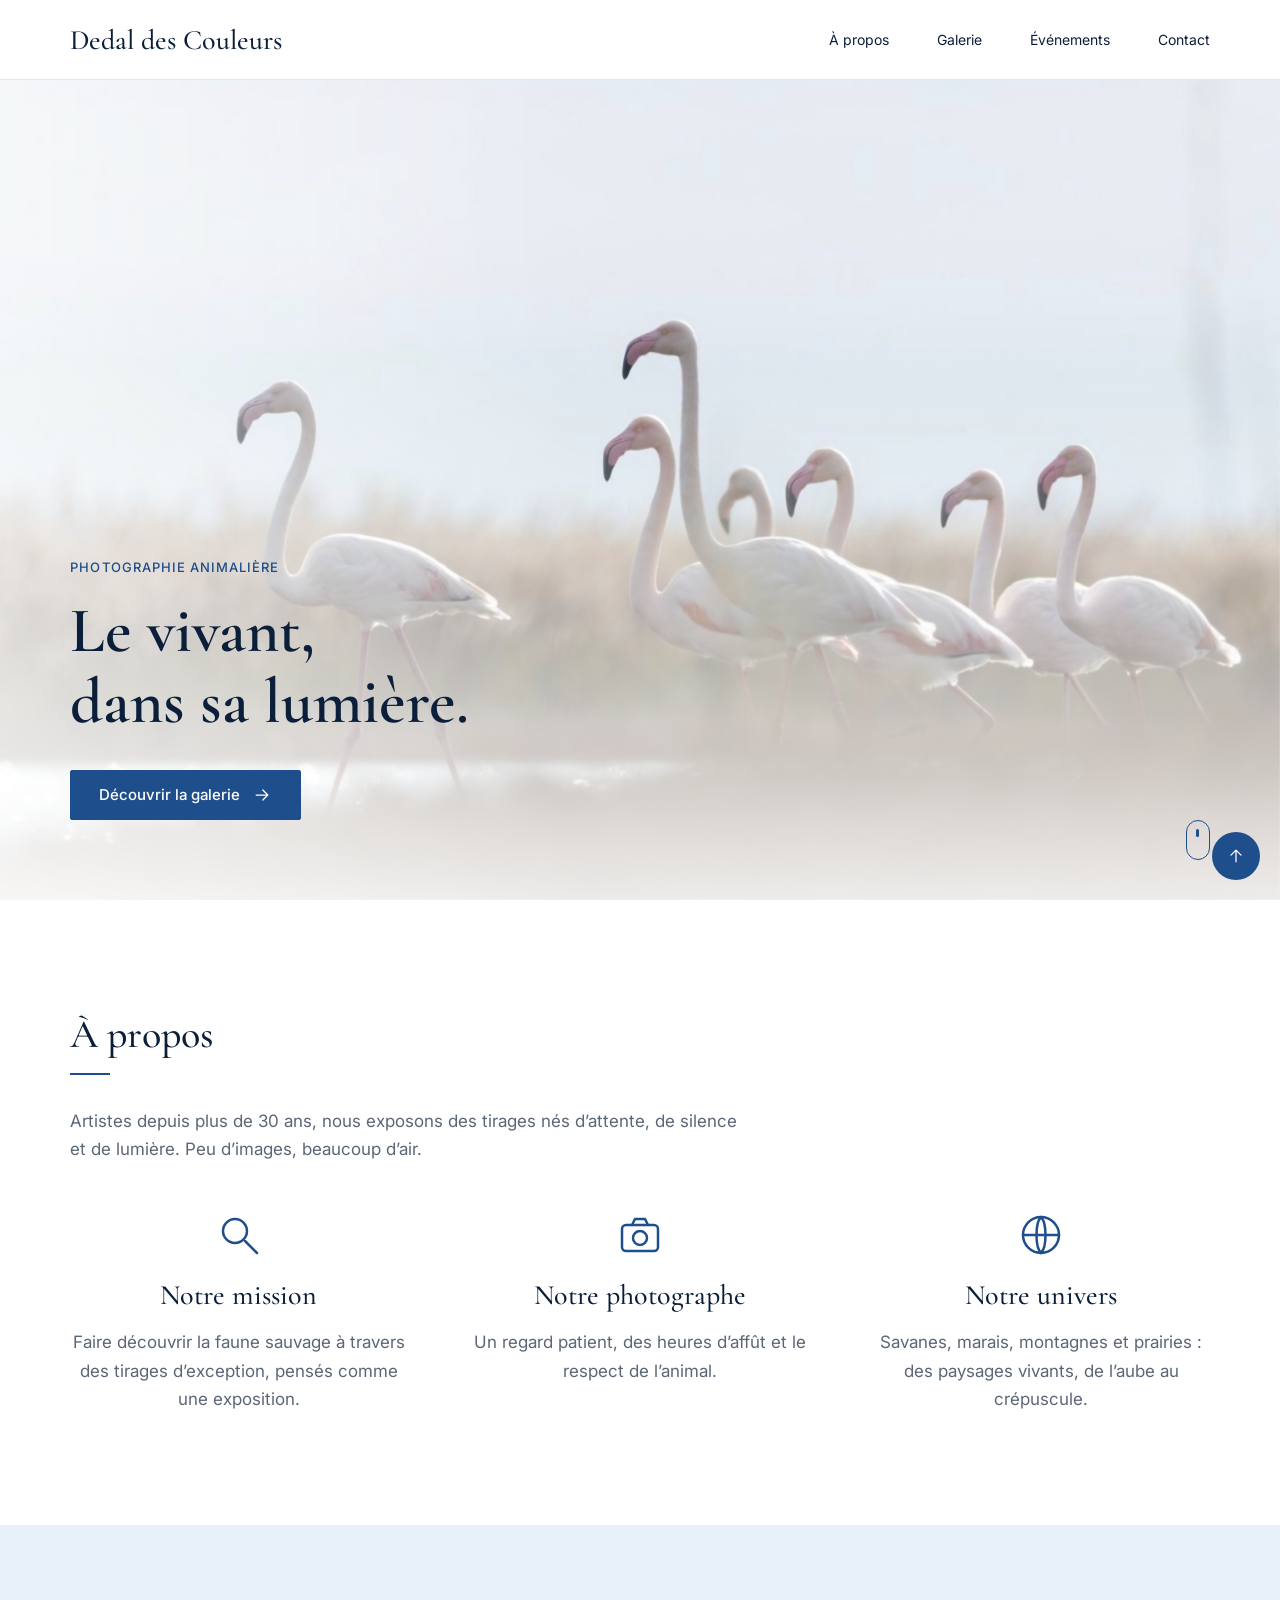
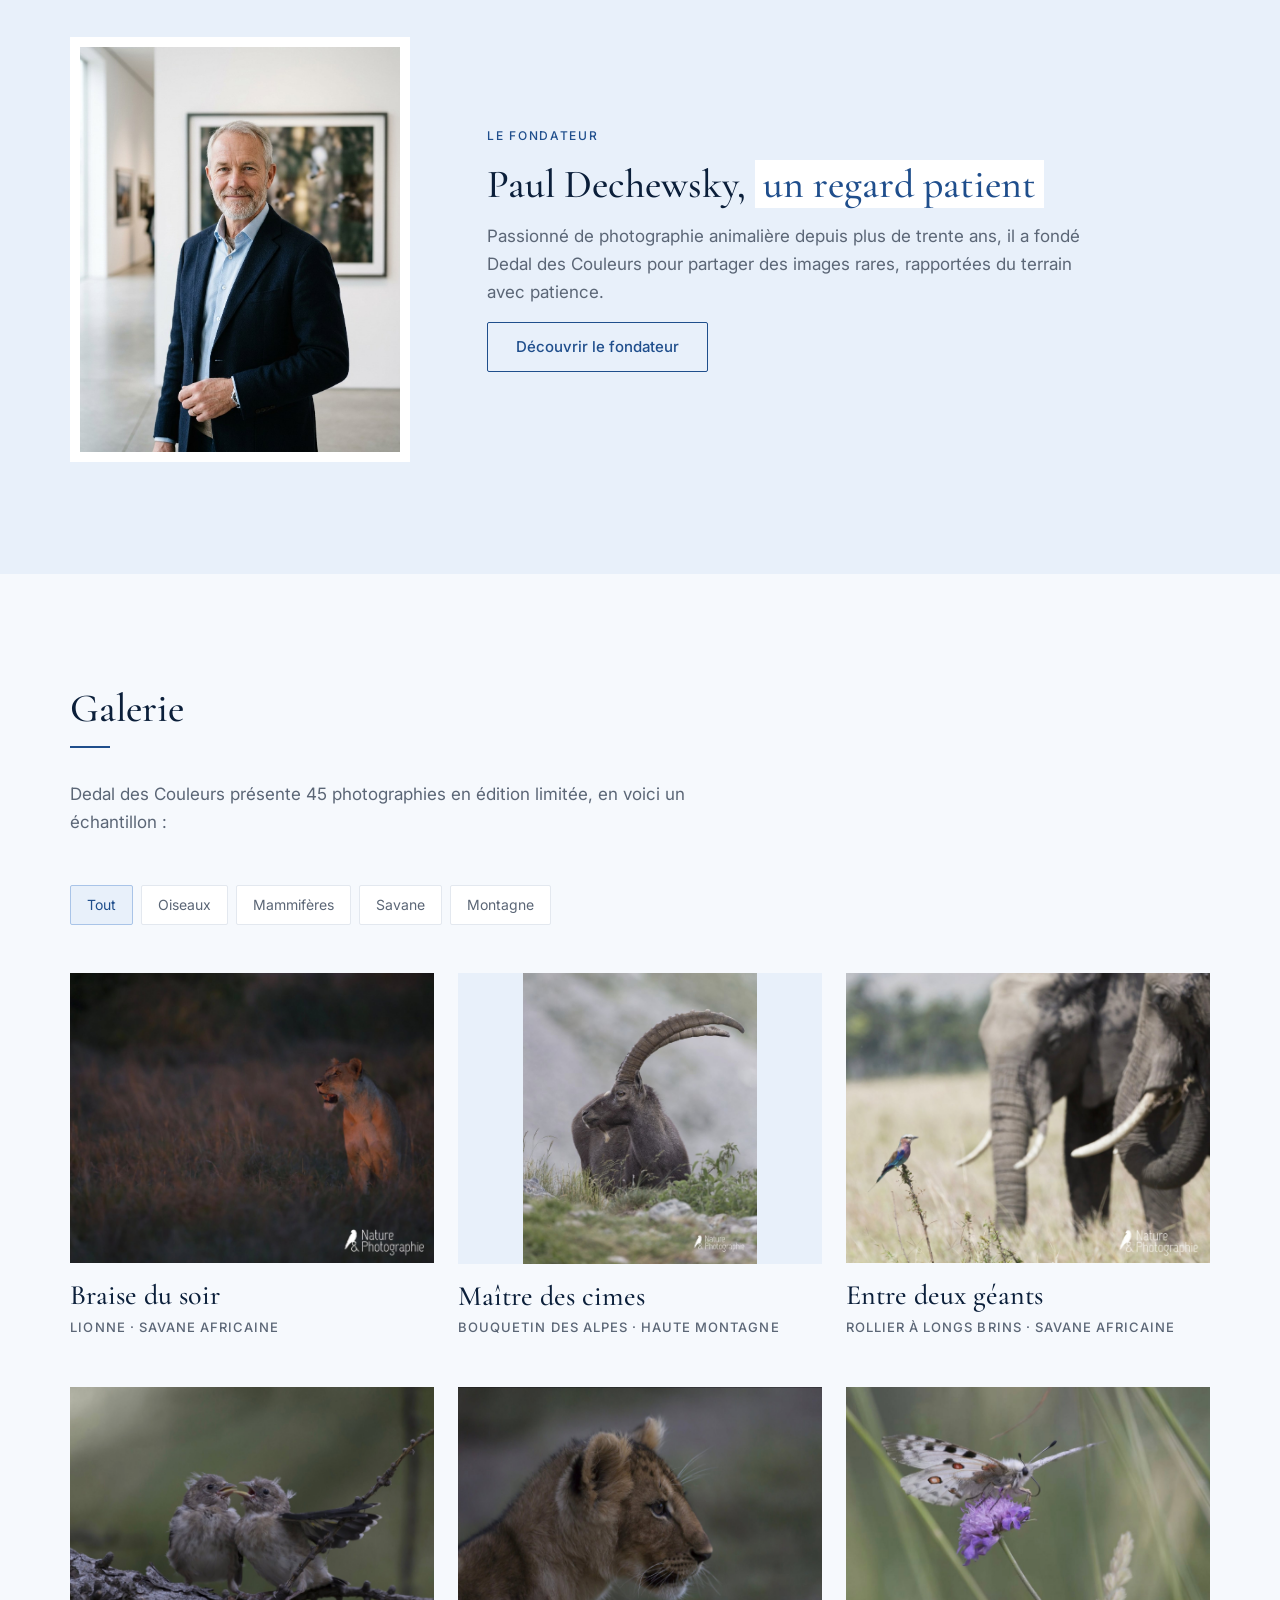
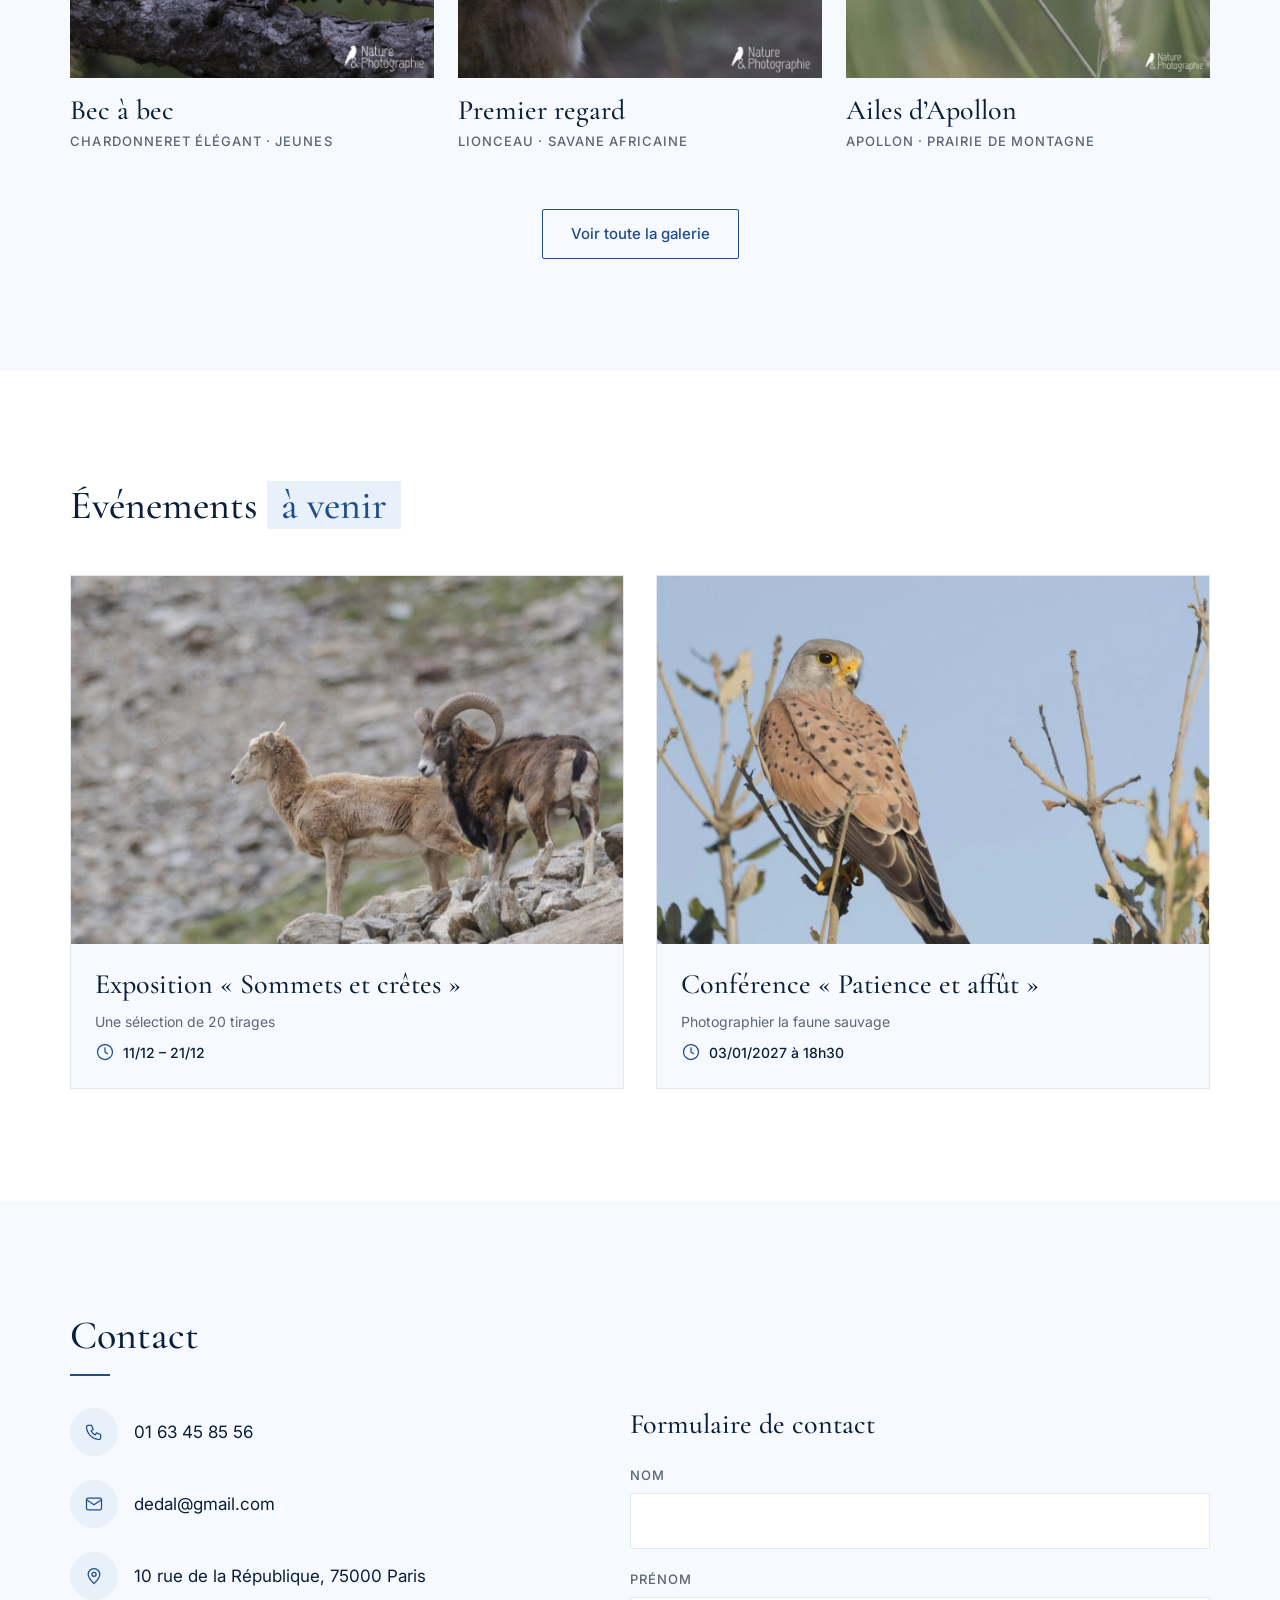
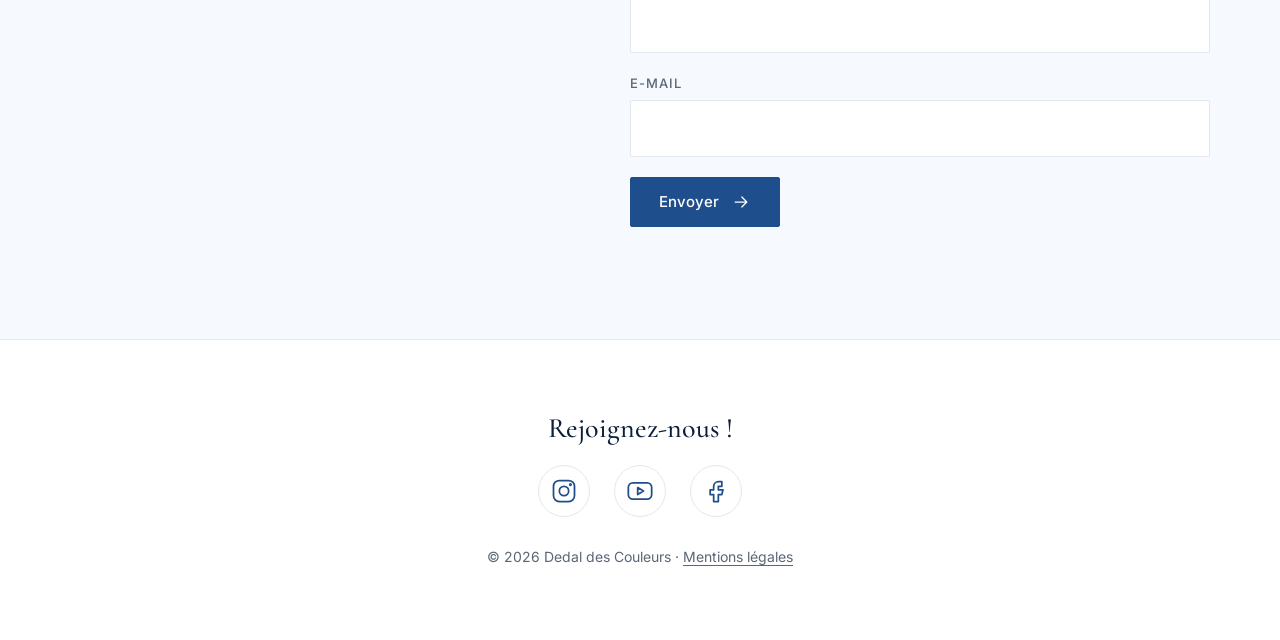
==== index.html @ 8158e6a0 "Add files via upload" ====
<!DOCTYPE html>
<html lang="fr">
<head>
  <meta charset="utf-8">
  <meta name="viewport" content="width=device-width, initial-scale=1">
  <title>Dedal des Couleurs · Galerie de photographie animalière</title>
  <link rel="canonical" href="https://flo06000.github.io/dedal-des-couleurs/">
  <meta name="description" content="Dedal des Couleurs, galerie d'art dédiée à la photographie animalière : tirages d'art en édition limitée, expositions et événements.">
  <meta name="theme-color" content="#FFFFFF">
  <!-- Aperçu quand le lien est partagé : remplace par une de tes photos si tu veux -->
  <meta property="og:title" content="Dedal des Couleurs · Photographie animalière">
  <meta property="og:description" content="Tirages d'art en édition limitée, expositions et événements.">
  <meta property="og:image" content="images/hero.jpg">
  <link rel="icon" href="data:image/svg+xml,%3Csvg%20xmlns='http://www.w3.org/2000/svg'%20viewBox='0%200%2032%2032'%3E%3Crect%20width='32'%20height='32'%20fill='%231F4E8C'/%3E%3Ctext%20x='16'%20y='23'%20font-size='20'%20text-anchor='middle'%20fill='white'%20font-family='Georgia'%3ED%3C/text%3E%3C/svg%3E">
  <link rel="preconnect" href="https://fonts.googleapis.com">
  <link rel="preconnect" href="https://fonts.gstatic.com" crossorigin>
  <link href="https://fonts.googleapis.com/css2?family=Cormorant+Garamond:wght@500;600&family=Inter:wght@400;500&display=swap" rel="stylesheet">
  <!-- 🎨 Le style (couleurs, polices, responsive, effets) est ici, dans cette page -->
  <link rel="stylesheet" href="css/style.css">
  <script src="js/main.js"></script>
</head>
<body>
  <a class="skip-link" href="#contenu">Aller au contenu</a>
  <div class="progress" aria-hidden="true"></div>

  <header class="site-header">
    <div class="container header-inner">
      <a class="logo" href="#accueil">Dedal des Couleurs</a>
      <a class="menu-toggle" href="#menu" aria-label="Ouvrir le menu"><span></span><span></span><span></span></a>
      <nav id="menu" class="nav" aria-label="Navigation principale">
        <a class="menu-close" href="#accueil" aria-label="Fermer le menu"><svg class="icon" viewBox="0 0 24 24" aria-hidden="true"><path d="M6 6l12 12M18 6L6 18"/></svg></a>
        <ul>
          <li><a href="#a-propos">À propos</a></li>
          <li><a href="#galerie">Galerie</a></li>
          <li><a href="#evenements">Événements</a></li>
          <li><a href="#contact">Contact</a></li>
        </ul>
      </nav>
    </div>
  </header>

  <main id="contenu">

    <section class="hero" id="accueil">
      <img class="hero__img" src="images/hero.jpg" width="2576" height="2035" fetchpriority="high"
           alt="Groupe de flamants roses marchant dans l’eau peu profonde devant des roseaux, à contre-jour">
      <div class="hero__veil"></div>
      <div class="container hero__content">
        <p class="label">Photographie animalière</p>
        <h1>Le vivant,<br>dans sa lumière.</h1>
        <a class="btn btn--primary" href="#galerie">Découvrir la galerie
          <svg class="icon" viewBox="0 0 24 24" aria-hidden="true"><path d="M5 12h14M13 6l6 6-6 6"/></svg>
        </a>
      </div>
      <a class="hero__scroll" href="#a-propos" aria-label="Descendre vers la suite"><span></span></a>
    </section>

    <section class="section" id="a-propos">
      <div class="container">
        <header class="section-head reveal">
          <h2>À propos</h2>
          <span class="rule" aria-hidden="true"></span>
        </header>
        <p class="lead reveal">Artistes depuis plus de 30 ans, nous exposons des tirages nés d’attente, de silence et de lumière. Peu d’images, beaucoup d’air.</p>

        <div class="pillars">
          <article class="pillar reveal">
            <svg class="icon icon--xl" viewBox="0 0 24 24" aria-hidden="true"><circle cx="10" cy="10" r="6"/><path d="M15 15l6 6"/></svg>
            <h3>Notre mission</h3>
            <p>Faire découvrir la faune sauvage à travers des tirages d’exception, pensés comme une exposition.</p>
          </article>
          <article class="pillar reveal">
            <svg class="icon icon--xl" viewBox="0 0 24 24" aria-hidden="true"><rect x="3" y="7" width="18" height="13" rx="2"/><circle cx="12" cy="13.5" r="3.5"/><path d="M8 7l1.5-3h5L16 7"/></svg>
            <h3>Notre photographe</h3>
            <p>Un regard patient, des heures d’affût et le respect de l’animal.</p>
          </article>
          <article class="pillar reveal">
            <svg class="icon icon--xl" viewBox="0 0 24 24" aria-hidden="true"><circle cx="12" cy="12" r="9"/><path d="M3 12h18M12 3c3 3 3 15 0 18M12 3c-3 3-3 15 0 18"/></svg>
            <h3>Notre univers</h3>
            <p>Savanes, marais, montagnes et prairies : des paysages vivants, de l’aube au crépuscule.</p>
          </article>
        </div>

      </div>
    </section>

    <section class="section section--pale" id="fondateur">
      <div class="container teaser">
        <img class="teaser__img" src="images/paul-dechewsky.jpg" width="928" height="1152" alt="Portrait de Paul Dechewsky dans la galerie" loading="lazy">
        <div class="teaser__text reveal">
          <p class="eyebrow">Le fondateur</p>
          <h2>Paul Dechewsky, <span class="mark">un regard patient</span></h2>
          <p>Passionné de photographie animalière depuis plus de trente ans, il a fondé Dedal des Couleurs pour partager des images rares, rapportées du terrain avec patience.</p>
          <p><a class="btn btn--secondary" href="fondateur.html">Découvrir le fondateur</a></p>
        </div>
      </div>
    </section>

    <section class="section section--tint" id="galerie">
      <div class="container">
        <header class="section-head reveal">
          <h2>Galerie</h2>
          <span class="rule" aria-hidden="true"></span>
        </header>
        <p class="lead reveal">Dedal des Couleurs présente 45 photographies en édition limitée, en voici un échantillon :</p>

        <div class="gallery">
          <input class="sr-only" type="radio" name="filtre" id="f-all" checked>
          <input class="sr-only" type="radio" name="filtre" id="f-oiseaux">
          <input class="sr-only" type="radio" name="filtre" id="f-mammiferes">
          <input class="sr-only" type="radio" name="filtre" id="f-savane">
          <input class="sr-only" type="radio" name="filtre" id="f-montagne">
          <input class="sr-only" type="checkbox" id="more">

          <div class="filters reveal" role="group" aria-label="Filtrer les photographies">
            <label class="tag" for="f-all">Tout</label>
            <label class="tag" for="f-oiseaux">Oiseaux</label>
            <label class="tag" for="f-mammiferes">Mammifères</label>
            <label class="tag" for="f-savane">Savane</label>
            <label class="tag" for="f-montagne">Montagne</label>
          </div>

          <div class="grid" id="grid">

          <article class="card card--landscape c-mammiferes c-savane">
            <a href="photo-1.html">
              <figure class="card__media">
                <img src="images/photo-1.jpg" width="1600" height="1262" loading="lazy" alt="Lionne debout dans les hautes herbes, éclairée par la dernière lumière orangée du soir">
                <span class="card__chip">Voir la photographie</span>
              </figure>
              <h3 class="card__title">Braise du soir</h3>
              <p class="card__meta">Lionne · Savane africaine</p>
            </a>
          </article>

          <article class="card card--portrait c-mammiferes c-montagne">
            <a href="photo-2.html">
              <figure class="card__media">
                <img src="images/photo-2.jpg" width="1080" height="1346" loading="lazy" alt="Bouquetin des Alpes mâle aux longues cornes annelées, la tête tournée, sur un fond de pente brumeuse">
                <span class="card__chip">Voir la photographie</span>
              </figure>
              <h3 class="card__title">Maître des cimes</h3>
              <p class="card__meta">Bouquetin des Alpes · Haute montagne</p>
            </a>
          </article>

          <article class="card card--landscape c-oiseaux c-savane">
            <a href="photo-3.html">
              <figure class="card__media">
                <img src="images/photo-3.jpg" width="1600" height="1273" loading="lazy" alt="Rollier à longs brins perché sur une branche épineuse, deux éléphants flous au second plan">
                <span class="card__chip">Voir la photographie</span>
              </figure>
              <h3 class="card__title">Entre deux géants</h3>
              <p class="card__meta">Rollier à longs brins · Savane africaine</p>
            </a>
          </article>

          <article class="card card--landscape c-oiseaux">
            <a href="photo-4.html">
              <figure class="card__media">
                <img src="images/photo-4.jpg" width="1600" height="1257" loading="lazy" alt="Deux jeunes chardonnerets élégants perchés sur une branche, becs ouverts l’un face à l’autre">
                <span class="card__chip">Voir la photographie</span>
              </figure>
              <h3 class="card__title">Bec à bec</h3>
              <p class="card__meta">Chardonneret élégant · Jeunes</p>
            </a>
          </article>

          <article class="card card--landscape c-mammiferes c-savane">
            <a href="photo-5.html">
              <figure class="card__media">
                <img src="images/photo-5.jpg" width="1600" height="1273" loading="lazy" alt="Portrait de profil d’un lionceau aux grandes oreilles rondes, le regard tourné vers l’horizon">
                <span class="card__chip">Voir la photographie</span>
              </figure>
              <h3 class="card__title">Premier regard</h3>
              <p class="card__meta">Lionceau · Savane africaine</p>
            </a>
          </article>

          <article class="card card--landscape c-montagne">
            <a href="photo-6.html">
              <figure class="card__media">
                <img src="images/photo-6.jpg" width="1600" height="1276" loading="lazy" alt="Papillon Apollon aux ocelles rouges posé sur une scabieuse mauve, au milieu des herbes">
                <span class="card__chip">Voir la photographie</span>
              </figure>
              <h3 class="card__title">Ailes d’Apollon</h3>
              <p class="card__meta">Apollon · Prairie de montagne</p>
            </a>
          </article>

          <article class="card card--landscape c-oiseaux is-extra">
            <a href="photo-7.html">
              <figure class="card__media">
                <img src="images/photo-7.jpg" width="1600" height="1271" loading="lazy" alt="Avocette élégante les ailes dressées, le bec courbé effleurant l’eau">
                <span class="card__chip">Voir la photographie</span>
              </figure>
              <h3 class="card__title">Révérence</h3>
              <p class="card__meta">Avocette élégante · Zone humide</p>
            </a>
          </article>

          <article class="card card--landscape c-mammiferes c-savane is-extra">
            <a href="photo-8.html">
              <figure class="card__media">
                <img src="images/photo-8.jpg" width="1600" height="1265" loading="lazy" alt="Lion mâle avançant dans les herbes sèches, la crinière ébouriffée par le vent">
                <span class="card__chip">Voir la photographie</span>
              </figure>
              <h3 class="card__title">Crinière au vent</h3>
              <p class="card__meta">Lion · Savane africaine</p>
            </a>
          </article>

          <article class="card card--landscape c-mammiferes c-montagne is-extra">
            <a href="photo-9.html">
              <figure class="card__media">
                <img src="images/photo-9.jpg" width="1600" height="1262" loading="lazy" alt="Une mouflonne et un mouflon aux grandes cornes enroulées, debout sur un rocher">
                <span class="card__chip">Voir la photographie</span>
              </figure>
              <h3 class="card__title">Sur la crête</h3>
              <p class="card__meta">Mouflons · Haute montagne</p>
            </a>
          </article>

          <article class="card card--portrait c-oiseaux c-savane is-extra">
            <a href="photo-10.html">
              <figure class="card__media">
                <img src="images/photo-10.jpg" width="1080" height="1337" loading="lazy" alt="Calao terrestre à la gorge rouge tenant de petits rongeurs dans son bec, debout dans l’herbe">
                <span class="card__chip">Voir la photographie</span>
              </figure>
              <h3 class="card__title">Prise du jour</h3>
              <p class="card__meta">Calao terrestre · Savane africaine</p>
            </a>
          </article>

          <article class="card card--landscape c-mammiferes c-savane is-extra">
            <a href="photo-11.html">
              <figure class="card__media">
                <img src="images/photo-11.jpg" width="1600" height="1268" loading="lazy" alt="Léopard allongé à l’ombre de racines noueuses, le regard tourné vers la gauche">
                <span class="card__chip">Voir la photographie</span>
              </figure>
              <h3 class="card__title">Rosettes à l’ombre</h3>
              <p class="card__meta">Léopard · Savane africaine</p>
            </a>
          </article>

          <article class="card card--landscape c-mammiferes c-savane is-extra">
            <a href="photo-12.html">
              <figure class="card__media">
                <img src="images/photo-12.jpg" width="1600" height="1266" loading="lazy" alt="Une lionne tient un gnou, un lionceau couché contre la proie l’observe">
                <span class="card__chip">Voir la photographie</span>
              </figure>
              <h3 class="card__title">Leçon de savane</h3>
              <p class="card__meta">Lionne · Savane africaine</p>
            </a>
          </article>
          </div>

          <div class="center">
            <label class="btn btn--secondary" for="more"><span class="more-all">Voir toute la galerie</span><span class="more-less">Voir moins</span></label>
          </div>
        </div>
      </div>
    </section>

    <section class="section" id="evenements">
      <div class="container">
        <header class="section-head section-head--inline reveal">
          <h2>Événements <mark>à venir</mark></h2>
        </header>

        <div class="events">
          <article class="event reveal">
            <figure class="event__media">
              <img src="images/evenement-1.jpg" width="1200" height="800" loading="lazy" alt="Deux mouflons debout sur des rochers en montagne, visuel de l’exposition « Sommets et crêtes »">
            </figure>
            <div class="event__body">
              <h3>Exposition « Sommets et crêtes »</h3>
              <p>Une sélection de 20 tirages</p>
              <p class="event__date"><svg class="icon" viewBox="0 0 24 24" aria-hidden="true"><circle cx="12" cy="12" r="9"/><path d="M12 7v5l3 2"/></svg> 11/12 – 21/12</p>
            </div>
          </article>

          <article class="event reveal">
            <figure class="event__media">
              <img src="images/evenement-2.jpg" width="1200" height="800" loading="lazy" alt="Faucon crécerelle mâle perché sur une branche devant un ciel bleu, visuel de la conférence « Patience et affût »">
            </figure>
            <div class="event__body">
              <h3>Conférence « Patience et affût »</h3>
              <p>Photographier la faune sauvage</p>
              <p class="event__date"><svg class="icon" viewBox="0 0 24 24" aria-hidden="true"><circle cx="12" cy="12" r="9"/><path d="M12 7v5l3 2"/></svg> 03/01/2027 à 18h30</p>
            </div>
          </article>
        </div>
      </div>
    </section>

    <section class="section section--tint" id="contact">
      <div class="container">
        <header class="section-head reveal">
          <h2>Contact</h2>
          <span class="rule" aria-hidden="true"></span>
        </header>

        <div class="contact">
          <ul class="contact__info reveal">
            <!-- ✏️ REMPLACER les coordonnées par les vraies -->
            <li><span class="bubble"><svg class="icon" viewBox="0 0 24 24" aria-hidden="true"><path d="M5 4h4l2 5-2.5 1.5a11 11 0 005 5L15 13l5 2v4a2 2 0 01-2 2A16 16 0 013 6a2 2 0 012-2z"/></svg></span><a href="tel:+33163458556">01 63 45 85 56</a></li>
            <li><span class="bubble"><svg class="icon" viewBox="0 0 24 24" aria-hidden="true"><rect x="3" y="5" width="18" height="14" rx="2"/><path d="M3 7l9 6 9-6"/></svg></span><a href="mailto:dedal@gmail.com">dedal@gmail.com</a></li>
            <li><span class="bubble"><svg class="icon" viewBox="0 0 24 24" aria-hidden="true"><path d="M12 21s7-6.2 7-11a7 7 0 10-14 0c0 4.8 7 11 7 11z"/><circle cx="12" cy="10" r="2.5"/></svg></span><span>10 rue de la République, 75000 Paris</span></li>
          </ul>

          <form class="form reveal" action="mailto:dedal@gmail.com" method="post" enctype="text/plain">
            <h3>Formulaire de contact</h3>
            <div class="field">
              <label for="nom">Nom</label>
              <input id="nom" name="nom" type="text" autocomplete="family-name" required minlength="2">
            </div>
            <div class="field">
              <label for="prenom">Prénom</label>
              <input id="prenom" name="prenom" type="text" autocomplete="given-name" required minlength="2">
            </div>
            <div class="field">
              <label for="email">E-mail</label>
              <input id="email" name="email" type="email" autocomplete="email" required>
            </div>
            <button class="btn btn--primary" type="submit">Envoyer
              <svg class="icon" viewBox="0 0 24 24" aria-hidden="true"><path d="M5 12h14M13 6l6 6-6 6"/></svg>
            </button>
          </form>
        </div>
      </div>
    </section>
  </main>

  <footer class="site-footer">
    <div class="container">
      <h3>Rejoignez-nous !</h3>
      <ul class="social">
        <!-- ✏️ REMPLACER les liens # par les vrais réseaux sociaux -->
        <li><a href="#" aria-label="Instagram"><svg class="icon icon--lg" viewBox="0 0 24 24"><rect x="3" y="3" width="18" height="18" rx="5"/><circle cx="12" cy="12" r="4"/><circle cx="17.5" cy="6.5" r=".6"/></svg></a></li>
        <li><a href="#" aria-label="YouTube"><svg class="icon icon--lg" viewBox="0 0 24 24"><rect x="2" y="5" width="20" height="14" rx="4"/><path d="M10 9l5 3-5 3z"/></svg></a></li>
        <li><a href="#" aria-label="Facebook"><svg class="icon icon--lg" viewBox="0 0 24 24"><path d="M14 8h3V4h-3a4 4 0 00-4 4v3H7v4h3v6h4v-6h3l1-4h-4V8z"/></svg></a></li>
      </ul>
      <p class="legal">© 2026 Dedal des Couleurs · <a href="#">Mentions légales</a></p>
    </div>
  </footer>

  <a class="to-top" href="#accueil" aria-label="Retour en haut"><svg class="icon" viewBox="0 0 24 24" aria-hidden="true"><path d="M12 19V5M6 11l6-6 6 6"/></svg></a>

</body>
</html>
---- css/style.css ----
/* ==========================================================================
   DEDAL DES COULEURS — feuille de style
   Direction artistique : "Lumière & Horizon" (fond blanc, touches de bleu)
   --------------------------------------------------------------------------
   Sommaire
   1. Variables de la charte graphique
   2. Base
   3. Composants (boutons, tags, icônes)
   4. En-tête et navigation
   5. Sections de la page d'accueil
   6. Page détail d'une photographie
   7. Pied de page, retour en haut, barre de progression
   8. Animations
   9. MEDIA QUERIES (responsive)
   ========================================================================== */

/* ---------- 1. VARIABLES ---------- */
:root {
  /* Couleurs */
  --white: #FFFFFF;
  --brume: #F6F9FD;
  --nuit: #0B1F3A;
  --blue: #1F4E8C;
  --sky: #A9C4E8;
  --pale: #E8F0FA;
  --grey: #5B6676;
  --line: #E3E8EF;
  --error: #B42318;

  /* Typographies */
  --font-title: "Cormorant Garamond", "Cormorant", Georgia, "Times New Roman", serif;
  --font-text: "Inter", system-ui, -apple-system, "Segoe UI", Roboto, Helvetica, Arial, sans-serif;

  /* Tailles fluides (min, valeur qui s'adapte à l'écran, max) */
  --fs-h1: clamp(2.5rem, 1.6rem + 3.6vw, 4rem);      /* 40 → 64 px */
  --fs-h2: clamp(1.75rem, 1.2rem + 2.2vw, 2.5rem);   /* 28 → 40 px */
  --fs-h3: clamp(1.375rem, 1.15rem + 0.9vw, 1.75rem);/* 22 → 28 px */
  --fs-body: clamp(1rem, 0.96rem + 0.15vw, 1.0625rem);/* 16 → 17 px */

  /* Espacements (échelle de la charte : 4 8 16 24 32 48 64 96 128) */
  --pad: clamp(20px, 5.5vw, 80px);                   /* marges latérales */
  --section-y: clamp(56px, 9vw, 112px);              /* espace vertical des sections */
  --header-h: 64px;

  --ease: cubic-bezier(.22, .61, .36, 1);
}

/* ---------- 2. BASE ---------- */
*, *::before, *::after { box-sizing: border-box; }

html {
  scroll-behavior: auto;   /* saut direct à la section, sans défilement animé */
  -webkit-text-size-adjust: 100%;
}

body {
  margin: 0;
  background: var(--white);
  color: var(--nuit);
  font-family: var(--font-text);
  font-size: var(--fs-body);
  line-height: 1.65;
  text-rendering: optimizeLegibility;
}
body:has(#menu:target) { overflow: hidden; }
.sr-only { position: absolute; width: 1px; height: 1px; margin: -1px; padding: 0; overflow: hidden; clip-path: inset(50%); white-space: nowrap; border: 0; }

img { display: block; max-width: 100%; height: auto; }
a { color: inherit; text-decoration: none; }
ul { margin: 0; padding: 0; list-style: none; }
h1, h2, h3, p, figure, dl, dd { margin: 0; }
button, input, textarea, label { font: inherit; color: inherit; }
button { cursor: pointer; }
mark { background: var(--pale); color: var(--blue); padding: 0 .35em; }

h1, h2, h3 {
  font-family: var(--font-title);
  font-weight: 500;
  line-height: 1.12;
  color: var(--nuit);
  text-wrap: balance;
}
h1 { font-size: var(--fs-h1); font-weight: 600; }
h2 { font-size: var(--fs-h2); }
h3 { font-size: var(--fs-h3); line-height: 1.2; }

:focus-visible { outline: 2px solid var(--blue); outline-offset: 3px; }

.container { width: min(100% - 2 * var(--pad), 1280px); margin-inline: auto; }

.label {
  font-size: .8125rem;
  font-weight: 500;
  letter-spacing: .08em;
  text-transform: uppercase;
  color: var(--blue);
}
.label--grey { color: var(--grey); }

.lead { max-width: 62ch; color: var(--grey); }
.center { display: flex; justify-content: center; margin-top: clamp(32px, 5vw, 56px); }

.skip-link {
  position: fixed; left: 16px; top: -60px; z-index: 300;
  background: var(--blue); color: var(--white); padding: 10px 16px; border-radius: 2px;
  transition: top .2s;
}
.skip-link:focus { top: 16px; }

/* ---------- 3. COMPOSANTS ---------- */
.icon {
  width: 20px; height: 20px; flex: none;
  fill: none; stroke: currentColor; stroke-width: 1.5;
  stroke-linecap: round; stroke-linejoin: round;
}
.icon--lg { width: 28px; height: 28px; }
.icon--xl { width: 48px; height: 48px; stroke-width: 1.25; }

/* Boutons : le fond se remplit en glissant au survol */
.btn {
  display: inline-flex; align-items: center; justify-content: center; gap: 12px;
  padding: 14px 28px;
  border: 1px solid var(--blue);
  border-radius: 2px;
  font-size: .9375rem; font-weight: 500; line-height: 20px;
  background-repeat: no-repeat; background-position: left center; background-size: 0% 100%;
  transition: background-size .45s var(--ease), color .3s, border-color .3s;
}
.btn .icon { transition: transform .35s var(--ease); }
.btn--primary {
  background-color: var(--blue); color: var(--white);
  background-image: linear-gradient(var(--nuit), var(--nuit));
}
.btn--secondary {
  background-color: transparent; color: var(--blue);
  background-image: linear-gradient(var(--blue), var(--blue));
}
.btn--block { width: 100%; }

/* Tags de filtre */
.filters { display: flex; flex-wrap: wrap; gap: 8px; margin-bottom: clamp(32px, 5vw, 48px); }
.tag {
  padding: 8px 12px;
  background: var(--white); color: var(--grey);
  border: 1px solid var(--line); border-radius: 2px;
  font-size: .8125rem; line-height: 22px;
  transition: color .25s, border-color .25s, background-color .25s;
}
.tag { display: inline-block; cursor: pointer; }
#f-all:checked ~ .filters [for="f-all"],
#f-oiseaux:checked ~ .filters [for="f-oiseaux"],
#f-mammiferes:checked ~ .filters [for="f-mammiferes"],
#f-savane:checked ~ .filters [for="f-savane"],
#f-montagne:checked ~ .filters [for="f-montagne"] { background: var(--pale); border-color: var(--sky); color: var(--blue); }
.sr-only:focus-visible ~ .filters .tag { outline-offset: 2px; }
#f-all:focus-visible ~ .filters [for="f-all"],
#f-oiseaux:focus-visible ~ .filters [for="f-oiseaux"],
#f-mammiferes:focus-visible ~ .filters [for="f-mammiferes"],
#f-savane:focus-visible ~ .filters [for="f-savane"],
#f-montagne:focus-visible ~ .filters [for="f-montagne"],
#more:focus-visible ~ .center .btn { outline: 2px solid var(--blue); }

/* Filtrage de la galerie en CSS pur : on masque les cartes qui ne sont pas dans la catégorie choisie */
#f-oiseaux:checked ~ .grid .card:not(.c-oiseaux),
#f-mammiferes:checked ~ .grid .card:not(.c-mammiferes),
#f-savane:checked ~ .grid .card:not(.c-savane),
#f-montagne:checked ~ .grid .card:not(.c-montagne) { display: none; }

/* Les 6 dernières photos sont cachées jusqu'au clic sur « Voir toute la galerie » (ou si on filtre) */
.is-extra { display: none; }
#more:checked ~ .grid .is-extra,
#f-oiseaux:checked ~ .grid .is-extra.c-oiseaux,
#f-mammiferes:checked ~ .grid .is-extra.c-mammiferes,
#f-savane:checked ~ .grid .is-extra.c-savane,
#f-montagne:checked ~ .grid .is-extra.c-montagne { display: block; }
#f-all:not(:checked) ~ .center { display: none; }
.more-less { display: none; }
#more:checked ~ .center .more-all { display: none; }
#more:checked ~ .center .more-less { display: inline; }
.btn { cursor: pointer; }

/* ---------- 4. EN-TÊTE ET NAVIGATION ---------- */
.site-header {
  --hh: var(--header-h);
  position: sticky; top: 0; z-index: 100;
}
.site-header::before {            /* fond flouté (en pseudo-élément pour ne pas casser le menu mobile) */
  content: ""; position: absolute; inset: 0; z-index: -1;
  background: rgba(255, 255, 255, .92);
  -webkit-backdrop-filter: blur(10px); backdrop-filter: blur(10px);
  border-bottom: 1px solid var(--line);
}
.header-inner {
  display: flex; align-items: center; justify-content: space-between;
  height: var(--hh); transition: height .35s var(--ease);
}
.logo { position: relative; z-index: 110; font-family: var(--font-title); font-size: var(--fs-h3); font-weight: 500; color: var(--nuit); line-height: 1; }

.nav ul { display: flex; flex-direction: column; align-items: center; gap: 12px; }
.nav a {
  position: relative; display: inline-block; padding: 6px 0;
  font-size: .875rem; color: var(--nuit);
  transition: color .25s;
}
.nav a::after {                    /* soulignement bleu qui se dessine */
  content: ""; position: absolute; left: 0; right: 0; bottom: 0; height: 2px;
  background: var(--blue);
  transform: scaleX(0); transform-origin: left; transition: transform .4s var(--ease);
}
.nav a[aria-current] { color: var(--blue); }
.nav a[aria-current]::after { transform: scaleX(1); }

.menu-toggle {
  display: block; position: relative; z-index: 110;
  width: 44px; height: 44px; padding: 0;
}
.menu-toggle span {
  position: absolute; left: 10px; right: 10px; height: 1.5px; background: var(--nuit);
}
.menu-toggle span:nth-child(1) { top: 15px; }
.menu-toggle span:nth-child(2) { top: 21px; }
.menu-toggle span:nth-child(3) { top: 27px; }
/* Menu plein écran (mobile) : s'ouvre avec le lien #menu */
.nav {
  position: fixed; inset: 0; z-index: 120;
  display: none; align-items: center; justify-content: center;
  padding: calc(var(--header-h) + 24px) var(--pad) 48px;
  background: var(--white);
  overflow-y: auto;
}
.nav:target { display: flex; animation: fade .3s ease both; }
.nav .menu-close {
  display: grid; place-items: center; position: absolute; top: 10px; right: var(--pad);
  width: 44px; height: 44px; border: 1px solid var(--line); border-radius: 50%;
}
.nav a:not(.menu-close) {
  font-family: var(--font-title); font-size: clamp(2rem, 8vw, 2.75rem); font-weight: 500; padding: 8px 0;
}
.nav:target li { animation: fadeUp .5s var(--ease) both; }
.nav:target li:nth-child(2) { animation-delay: .07s; }
.nav:target li:nth-child(3) { animation-delay: .14s; }
.nav:target li:nth-child(4) { animation-delay: .21s; }
.nav .menu-close::after { display: none; }

/* ---------- 5. SECTIONS DE LA PAGE D'ACCUEIL ---------- */
section[id] { scroll-margin-top: 64px; }
.section { padding-block: var(--section-y); }
.section--tint { background: var(--brume); }

.section-head { margin-bottom: clamp(24px, 3vw, 32px); }
.section-head .rule { display: block; width: 40px; height: 2px; margin-top: 16px; background: var(--blue); }
.section-head--inline { margin-bottom: clamp(32px, 5vw, 48px); }
.section-head + .lead { margin-top: 0; margin-bottom: clamp(32px, 5vw, 48px); }

/* Hero */
.hero {
  position: relative; display: flex; align-items: flex-end;
  height: 70svh; min-height: 480px; max-height: 860px;
  overflow: hidden; background: var(--pale);
}
.hero__img {
  object-position: 66% 42%;
  position: absolute; inset: 0; width: 100%; height: 100%; object-fit: cover;
  animation: kenburns 22s ease-in-out infinite alternate;
  will-change: transform;
}
/* Voile blanc pour garder le titre lisible, quelle que soit la photo.
   Si ta photo est très sombre, augmente les valeurs d'opacité (.95 / .6). */
.hero__veil {
  position: absolute; inset: 0;
  background:
    linear-gradient(to top, rgba(255,255,255,.88) 0%, rgba(255,255,255,.4) 34%, rgba(255,255,255,0) 66%),
    linear-gradient(to right, rgba(255,255,255,.55) 0%, rgba(255,255,255,0) 45%);
}
.hero__content { position: relative; padding-bottom: clamp(40px, 8vw, 80px); }
.hero__content .label { margin-bottom: 16px; }
.hero__content h1 { margin-bottom: 32px; }
.hero__content .btn { width: 100%; }

.hero__scroll {
  display: none; position: absolute; right: var(--pad); bottom: 40px;
  width: 24px; height: 40px; border: 1.5px solid var(--blue); border-radius: 14px;
}
.hero__scroll span {
  position: absolute; left: 50%; top: 8px; width: 3px; height: 8px; margin-left: -1.5px;
  background: var(--blue); border-radius: 2px; animation: wheel 1.8s ease-in-out infinite;
}

/* À propos */
.pillars { display: grid; grid-template-columns: 1fr; gap: 40px; text-align: center; }
.pillar { display: flex; flex-direction: column; align-items: center; gap: 16px; }
.pillar .icon { color: var(--blue); transition: transform .5s var(--ease); }
.pillar h3 { margin-top: 4px; }
.pillar p { color: var(--grey); max-width: 34ch; }

/* Galerie */
.grid {
  display: grid; grid-template-columns: 1fr;
  gap: clamp(32px, 4vw, 48px) 24px; align-items: start;
}
.card a { display: block; }
.card__media {
  position: relative; overflow: hidden; margin-bottom: 16px; background: var(--pale);
}
.card--landscape .card__media, .card--portrait .card__media { aspect-ratio: 5 / 4; }
/* Les photos en hauteur sont présentées sur passe-partout bleu pâle, sans recadrage */
.card--portrait .card__media img { object-fit: contain; }
.card__media img {
  width: 100%; height: 100%; object-fit: cover;
  transition: transform 1s var(--ease);
}
.card__chip {
  position: absolute; left: 16px; bottom: 16px;
  padding: 8px 14px; background: var(--white); color: var(--blue);
  font-size: .8125rem; font-weight: 500; letter-spacing: .02em;
  opacity: 0; transform: translateY(8px);
  transition: opacity .35s, transform .35s var(--ease);
}
.card__title { transition: color .3s; }
.card__meta {
  margin-top: 4px; font-size: .8125rem; font-weight: 500;
  letter-spacing: .08em; text-transform: uppercase; color: var(--grey);
}

/* Événements */
.events { display: grid; grid-template-columns: 1fr; gap: clamp(24px, 3vw, 32px); align-items: start; }
.event { overflow: hidden; background: var(--brume); border: 1px solid var(--line); }
.event__media { overflow: hidden; aspect-ratio: 3 / 2; background: var(--pale); }
.event__media img { width: 100%; height: 100%; object-fit: cover; transition: transform 1s var(--ease); }
.event__body { padding: 24px; display: grid; gap: 8px; }
.event__body p { color: var(--grey); font-size: .875rem; }
.event__date { display: flex; align-items: center; gap: 8px; color: var(--nuit) !important; font-weight: 500; }
.event__date .icon { color: var(--blue); }

/* Contact */
.contact { display: grid; grid-template-columns: 1fr; gap: clamp(32px, 6vw, 96px); align-items: start; }
.contact__info { display: grid; gap: 24px; }
.contact__info li { display: flex; align-items: center; gap: 16px; }
.contact__info a { transition: color .25s; }
.bubble {
  display: grid; place-items: center; width: 48px; height: 48px; flex: none;
  border-radius: 50%; background: var(--pale); color: var(--blue);
  transition: background-color .3s, color .3s, transform .4s var(--ease);
}

.form { display: grid; gap: 20px; }
.form h3 { margin-bottom: 4px; }
.field { display: grid; gap: 6px; }
.field label { font-size: .8125rem; font-weight: 500; letter-spacing: .08em; text-transform: uppercase; color: var(--grey); }
.field input, .field textarea {
  width: 100%; padding: 14px 16px;
  background: var(--white); border: 1px solid var(--line); border-radius: 2px;
  font-size: 1rem; /* 16 px minimum : évite le zoom automatique sur iPhone */
  transition: border-color .25s, box-shadow .25s;
}
.field textarea { resize: vertical; min-height: 140px; }
.field input:focus, .field textarea:focus {
  outline: none; border-color: var(--blue); box-shadow: 0 0 0 3px var(--pale);
}
.field input:user-invalid, .field textarea:user-invalid { border-color: var(--error); box-shadow: 0 0 0 3px #FBE9E7; }
.form .btn { justify-self: stretch; }
.center .btn { width: 100%; }

/* ---------- 6. PAGE DÉTAIL D'UNE PHOTOGRAPHIE ---------- */
.breadcrumb {
  display: flex; flex-wrap: wrap; gap: 8px; padding-block: 24px 0;
  font-size: .6875rem; font-weight: 500; letter-spacing: .08em; text-transform: uppercase; color: var(--grey);
}
.breadcrumb a { transition: color .25s; }
.breadcrumb [aria-current] { color: var(--nuit); }
.section--detail { padding-top: clamp(24px, 3vw, 32px); }

.detail { display: grid; grid-template-columns: 1fr; gap: clamp(32px, 4vw, 48px); align-items: start; }
.detail__media { background: var(--pale); }
.detail__zoom { position: relative; display: block; width: 100%; cursor: zoom-in; overflow: hidden; }
.detail__zoom img {
  display: block; margin-inline: auto; width: auto; max-width: 100%; max-height: 78svh; height: auto;
  transition: transform 1s var(--ease);
}
.detail__zoom-chip {
  position: absolute; right: 16px; bottom: 16px; display: inline-flex; align-items: center; gap: 8px;
  padding: 8px 14px; background: var(--white); color: var(--blue); font-size: .8125rem; font-weight: 500;
  opacity: 0; transform: translateY(8px); transition: opacity .35s, transform .35s var(--ease);
}
.detail__info { display: grid; gap: 20px; position: static; top: 96px; }
.detail__info h1 { font-size: var(--fs-h2); }
.specs { margin: 8px 0 4px; }
.specs div { display: flex; justify-content: space-between; gap: 16px; padding: 12px 0; border-bottom: 1px solid var(--line); }
.specs dt { font-size: .875rem; color: var(--grey); }
.specs dd { font-size: .875rem; text-align: right; }

.pager { display: flex; flex-direction: column; align-items: flex-start; justify-content: space-between; gap: 16px; padding-top: 32px; font-size: .875rem; color: var(--blue); }
.pager a { position: relative; padding-block: 4px; }
.pager a::after {
  content: ""; position: absolute; left: 0; right: 0; bottom: 0; height: 1px; background: currentColor;
  transform: scaleX(0); transform-origin: left; transition: transform .4s var(--ease);
}
.similar { display: grid; grid-template-columns: repeat(2, 1fr); gap: 16px; }
.similar .card__title { font-size: 1.125rem; }
.similar .card__meta { font-size: .6875rem; }

/* Photo en grand (lightbox) : s'ouvre quand l'adresse se termine par #zoom (:target) */
.lightbox {
  display: none; position: fixed; inset: 0; z-index: 300;
  place-items: center; background: rgba(255, 255, 255, .98);
}
.lightbox:target { display: grid; animation: fade .3s ease both; }
.lightbox__bg { position: absolute; inset: 0; cursor: zoom-out; }
.lightbox img { position: relative; max-width: 100vw; max-height: 80vh; object-fit: contain; pointer-events: none; }
.lightbox__close {
  position: absolute; top: 20px; right: 20px; width: 48px; height: 48px;
  display: grid; place-items: center; border: 1px solid var(--line); border-radius: 50%;
  background: var(--white); color: var(--nuit); transition: background-color .3s, color .3s, transform .4s var(--ease);
}

/* ---------- 7. PIED DE PAGE, RETOUR EN HAUT, PROGRESSION ---------- */
.site-footer { padding-block: clamp(48px, 7vw, 72px); border-top: 1px solid var(--line); text-align: center; }
.site-footer h3 { margin-bottom: 20px; }
.social { display: flex; justify-content: center; gap: 16px; }
.social a {
  display: grid; place-items: center; width: 52px; height: 52px; border-radius: 50%;
  border: 1px solid var(--line); color: var(--blue);
  transition: background-color .3s, color .3s, border-color .3s, transform .4s var(--ease);
}
.legal { margin-top: 28px; font-size: .875rem; color: var(--grey); }
.legal a { text-decoration: underline; text-underline-offset: 3px; }

.to-top {
  position: fixed; right: 16px; bottom: 16px; z-index: 90;
  display: grid; place-items: center; width: 48px; height: 48px; border-radius: 50%;
  background: var(--blue); color: var(--white);
  transition: background-color .3s;
}

.progress {
  position: fixed; top: 0; left: 0; right: 0; height: 2px; z-index: 200;
  background: var(--blue); transform: scaleX(0); transform-origin: left;
}

/* ---------- 8. ANIMATIONS ---------- */
@keyframes kenburns { from { transform: scale(1); } to { transform: scale(1.08); } }
@keyframes wheel { 0% { opacity: 0; transform: translateY(0); } 40% { opacity: 1; } 100% { opacity: 0; transform: translateY(14px); } }
@keyframes fadeUp { from { opacity: 0; transform: translateY(24px); } to { opacity: 1; transform: none; } }
@keyframes pop { from { opacity: 0; transform: translateY(16px) scale(.98); } to { opacity: 1; transform: none; } }
@keyframes fade { from { opacity: 0; } to { opacity: 1; } }

/* Le texte du hero apparaît en cascade au chargement (animation CSS, "both" = invisible pendant le délai) */
.hero__content > * { animation: fadeUp .9s var(--ease) both; }
.hero__content > :nth-child(1) { animation-delay: .15s; }
.hero__content > :nth-child(2) { animation-delay: .3s; }
.hero__content > :nth-child(3) { animation-delay: .5s; }

/* Apparition au scroll : js/main.js ajoute .is-visible quand l'élément entre à l'écran.
   Sans JavaScript, tout reste visible (la classe .js n'est posée que si le script tourne). */
@keyframes reveal { from { opacity: 0; transform: translateY(28px); } to { opacity: 1; transform: none; } }
@keyframes drawRule { from { width: 0; } to { width: 40px; } }
.js .reveal:not(.is-visible) { opacity: 0; }
.js .reveal.is-visible { animation: reveal .8s var(--ease) backwards; }
.js .section-head.is-visible .rule { animation: drawRule .8s var(--ease) .2s backwards; }

/* Tous les textes changent de couleur au survol */
h1, h2, h3, p, dt, dd, li, .label, mark, .logo, .field label, .legal, .lead { transition: color .3s; }
.hero__content .btn { transition: background-size .45s var(--ease), color .3s, border-color .3s; }

/* Effets au survol — uniquement avec une souris (pas sur écran tactile) */
@media (hover: hover) {
  h1:hover, h2:hover, h3:hover, p:hover, dt:hover, dd:hover, li:hover,
  .label:hover, .lead:hover, .logo:hover, .field label:hover, .legal:hover,
  .card__meta:hover, .event__body p:hover, .breadcrumb span:hover { color: var(--blue) !important; }
  .event__date:hover { color: var(--blue) !important; }
  mark:hover { background: var(--blue); color: var(--white) !important; }
  .btn:hover { background-size: 100% 100%; }
  .btn--primary:hover { border-color: var(--nuit); }
  .btn--secondary:hover { color: var(--white); }
  .btn:hover .icon { transform: translateX(4px); }
  .tag:hover { color: var(--blue); border-color: var(--sky); }
  .nav a:hover { color: var(--blue); }
  .nav a:hover::after { transform: scaleX(1); }
  .pillar:hover .icon { transform: translateY(-6px); }
  .card:hover .card__media img { transform: scale(1.06); }
  .card:hover .card__chip { opacity: 1; transform: none; }
  .card:hover .card__title { color: var(--blue); }
  .event:hover { transform: translateY(-6px); border-color: var(--sky); }
  .event:hover .event__media img { transform: scale(1.06); }
  .contact__info li:hover .bubble { background: var(--blue); color: var(--white); transform: scale(1.08); }
  .contact__info a:hover { color: var(--blue); }
  .detail__zoom:hover img { transform: scale(1.03); }
  .detail__zoom:hover .detail__zoom-chip { opacity: 1; transform: none; }
  .pager a:hover::after { transform: scaleX(1); }
  .breadcrumb a:hover { color: var(--blue); }
  .social a:hover { background: var(--blue); color: var(--white); border-color: var(--blue); transform: translateY(-4px); }
  .legal a:hover { color: var(--blue); }
  .to-top:hover { background: var(--nuit); }
  .lightbox__close:hover { background: var(--blue); color: var(--white); transform: rotate(90deg); }
}

/* ==========================================================================
   9. RESPONSIVE — MOBILE D'ABORD (min-width)
   ========================================================================== */

/* Mobile d'abord : les styles de base ci-dessus sont ceux du téléphone ;
   chaque bloc ci-dessous ajoute ce qui change à partir d'une largeur (min-width). */

/* Grand téléphone (≥ 401 px) */
@media (min-width: 401px) {
  .tag { padding: 8px 16px; font-size: .875rem; }
  .pager { flex-direction: row; align-items: normal; }
  .social { gap: 24px; }
  .breadcrumb { font-size: .8125rem; }
}

/* Grand mobile / tablette (≥ 641 px) */
@media (min-width: 641px) {
  .hero { height: calc(100svh - var(--header-h)); min-height: 520px; }
  .hero__img { object-position: 50% 42%; }
  .hero__content .btn { width: auto; }
  .center .btn { width: auto; }
  .form .btn { justify-self: start; }
  .pillars { grid-template-columns: repeat(3, 1fr); gap: 24px; }
  .grid { grid-template-columns: repeat(2, 1fr); }
  .events { grid-template-columns: repeat(2, 1fr); }
  .contact__info { grid-template-columns: repeat(auto-fit, minmax(220px, 1fr)); }
  .similar { gap: 24px; }
  .similar .card__title { font-size: var(--fs-h3); }
  .similar .card__meta { font-size: .8125rem; }
  .to-top { right: 20px; bottom: 20px; }
  .lightbox img { max-width: 94vw; max-height: 88vh; }
}

/* Tablette en paysage / petit desktop (≥ 901 px) : menu horizontal, grilles larges */
@media (min-width: 901px) {
  :root { --header-h: 80px; }
  .menu-toggle { display: none; }
  .nav, .nav:target {
    position: static; inset: auto; z-index: auto; display: block;
    padding: 0; background: transparent; overflow: visible; animation: none;
  }
  .nav .menu-close { display: none; }
  .nav ul { flex-direction: row; align-items: stretch; gap: 32px; }
  .nav a:not(.menu-close) { font-family: inherit; font-size: .875rem; font-weight: inherit; padding: 6px 0; }
  .nav:target li { animation: none; }
  .pillars { gap: clamp(32px, 5vw, 64px); }
  .grid { grid-template-columns: repeat(3, 1fr); }
  .contact { grid-template-columns: 1fr 1.1fr; }
  .contact__info { grid-template-columns: 1fr; }
  .detail { grid-template-columns: minmax(0, 1.5fr) minmax(0, 1fr); }
  .detail__info { position: sticky; }
  .hero__scroll { display: block; }
}

/* Desktop (≥ 1101 px) */
@media (min-width: 1101px) {
  .nav ul { gap: 48px; }
  .contact { grid-template-columns: 1fr 1.2fr; }
  .detail { grid-template-columns: minmax(0, 1.9fr) minmax(0, 1fr); }
  .similar { grid-template-columns: repeat(4, 1fr); }
}

/* Très grands écrans */
@media (min-width: 1600px) {
  :root { --fs-body: 1.125rem; }
  .hero { max-height: 920px; }
}

/* Téléphone tenu en paysage : peu de hauteur */
@media (max-height: 500px) and (orientation: landscape) {
  .hero { height: auto; min-height: 420px; }
  .nav { align-items: flex-start; }
}

/* Écrans tactiles : pas d'effet de survol */
@media (hover: none) {
  .card__chip { display: none; }
}

/* Accessibilité : si l'utilisateur a demandé moins d'animations */
@media (prefers-reduced-motion: reduce) {
  html { scroll-behavior: auto; }
  *, *::before, *::after { animation: none !important; transition: none !important; }
  .reveal, .hero__content > * { opacity: 1 !important; transform: none !important; }
  .section-head .rule { width: 40px !important; }
}

/* Impression */
@media print {
  .site-header, .to-top, .progress, .hero__scroll, .filters, .menu-toggle { display: none !important; }
  .reveal { opacity: 1 !important; transform: none !important; }
  .lightbox { display: none !important; }
  body { color: #000; }
}

/* Aperçu du fondateur (entre À propos et Galerie) */
.section--pale { background: var(--pale); }
.teaser { display: grid; grid-template-columns: 1fr; gap: clamp(32px, 6vw, 80px); align-items: center; }
.teaser__img { width: 100%; max-width: 300px; aspect-ratio: 4 / 5; object-fit: cover; padding: 10px; background: var(--white); box-sizing: border-box; }
.teaser__text { display: grid; gap: 16px; max-width: 54ch; }
.teaser__text p { color: var(--grey); }
.teaser__text .eyebrow { color: var(--blue); text-transform: uppercase; letter-spacing: .14em; font-size: .75rem; font-weight: 500; }
.teaser__text .mark { background: var(--white); color: var(--blue); padding: 0 .2em; }
@media (min-width: 821px) { .teaser { grid-template-columns: minmax(220px, 340px) 1fr; } .teaser__img { max-width: none; } }
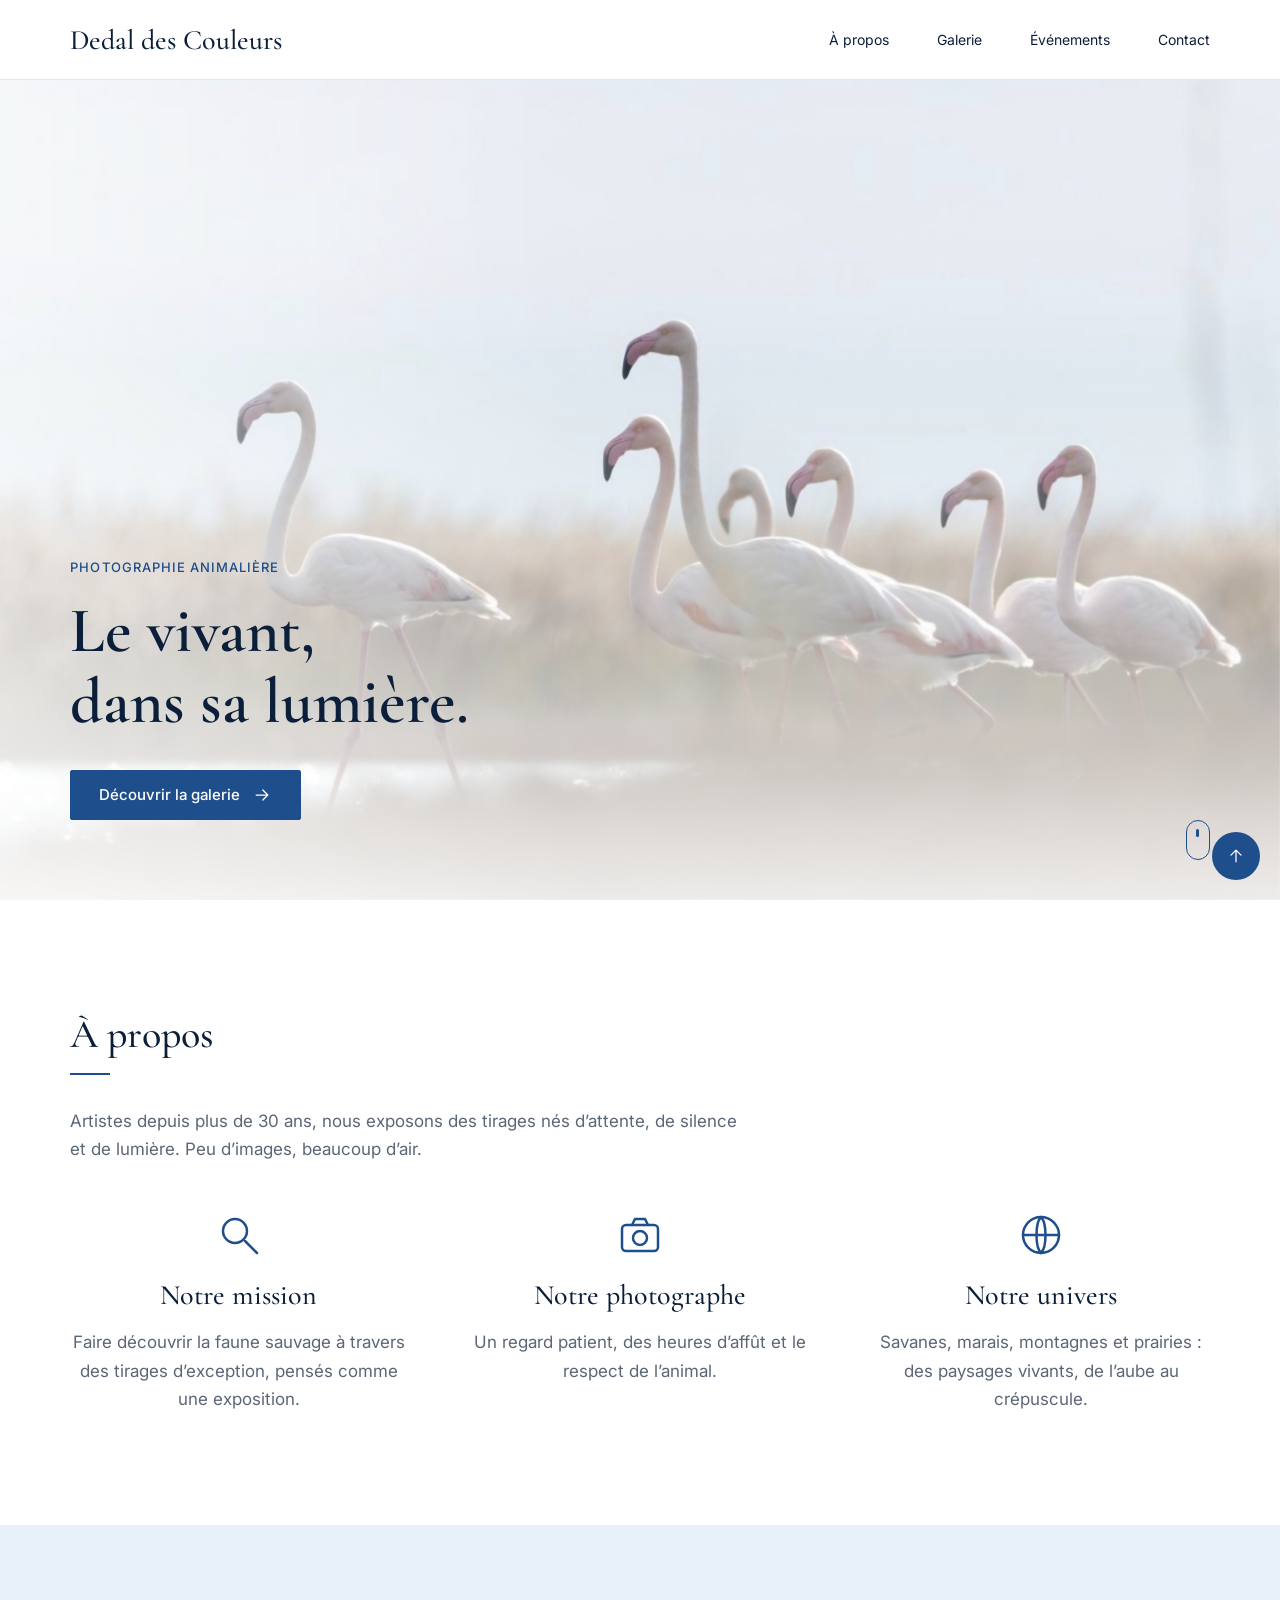
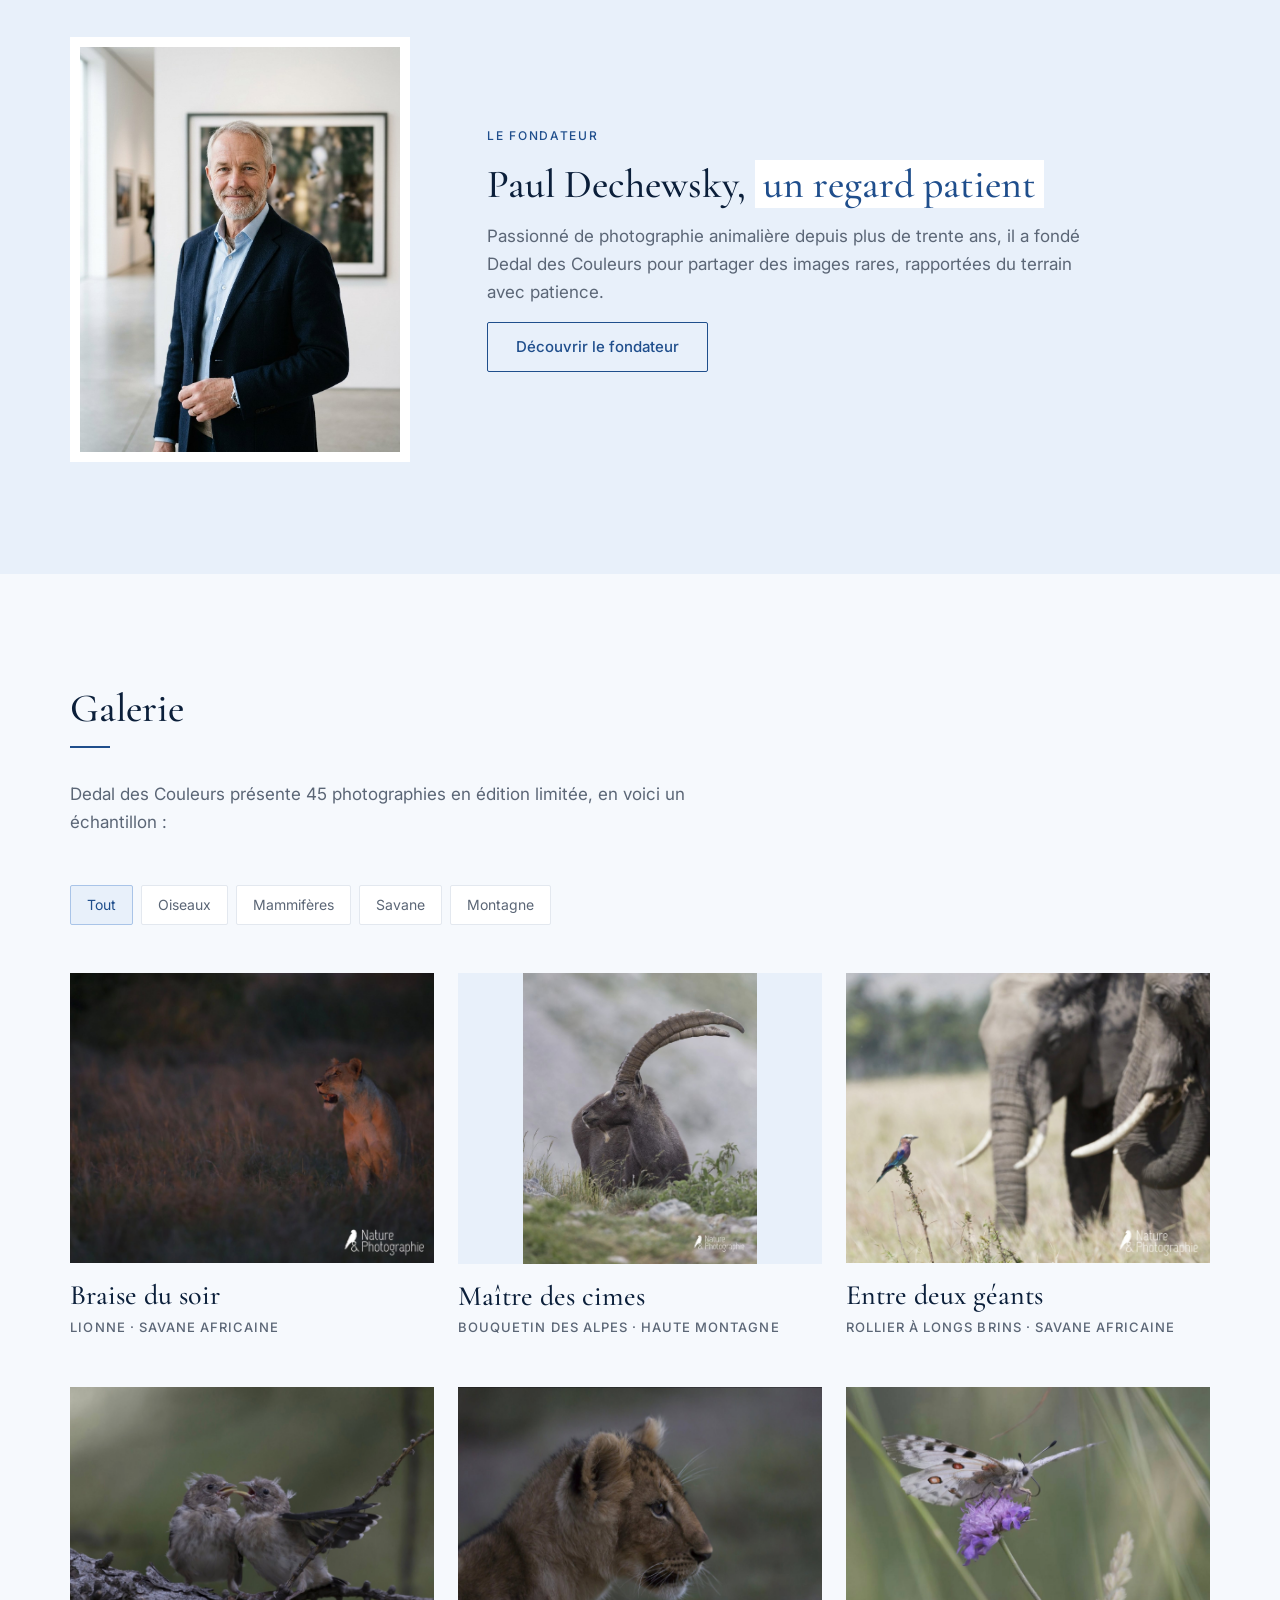
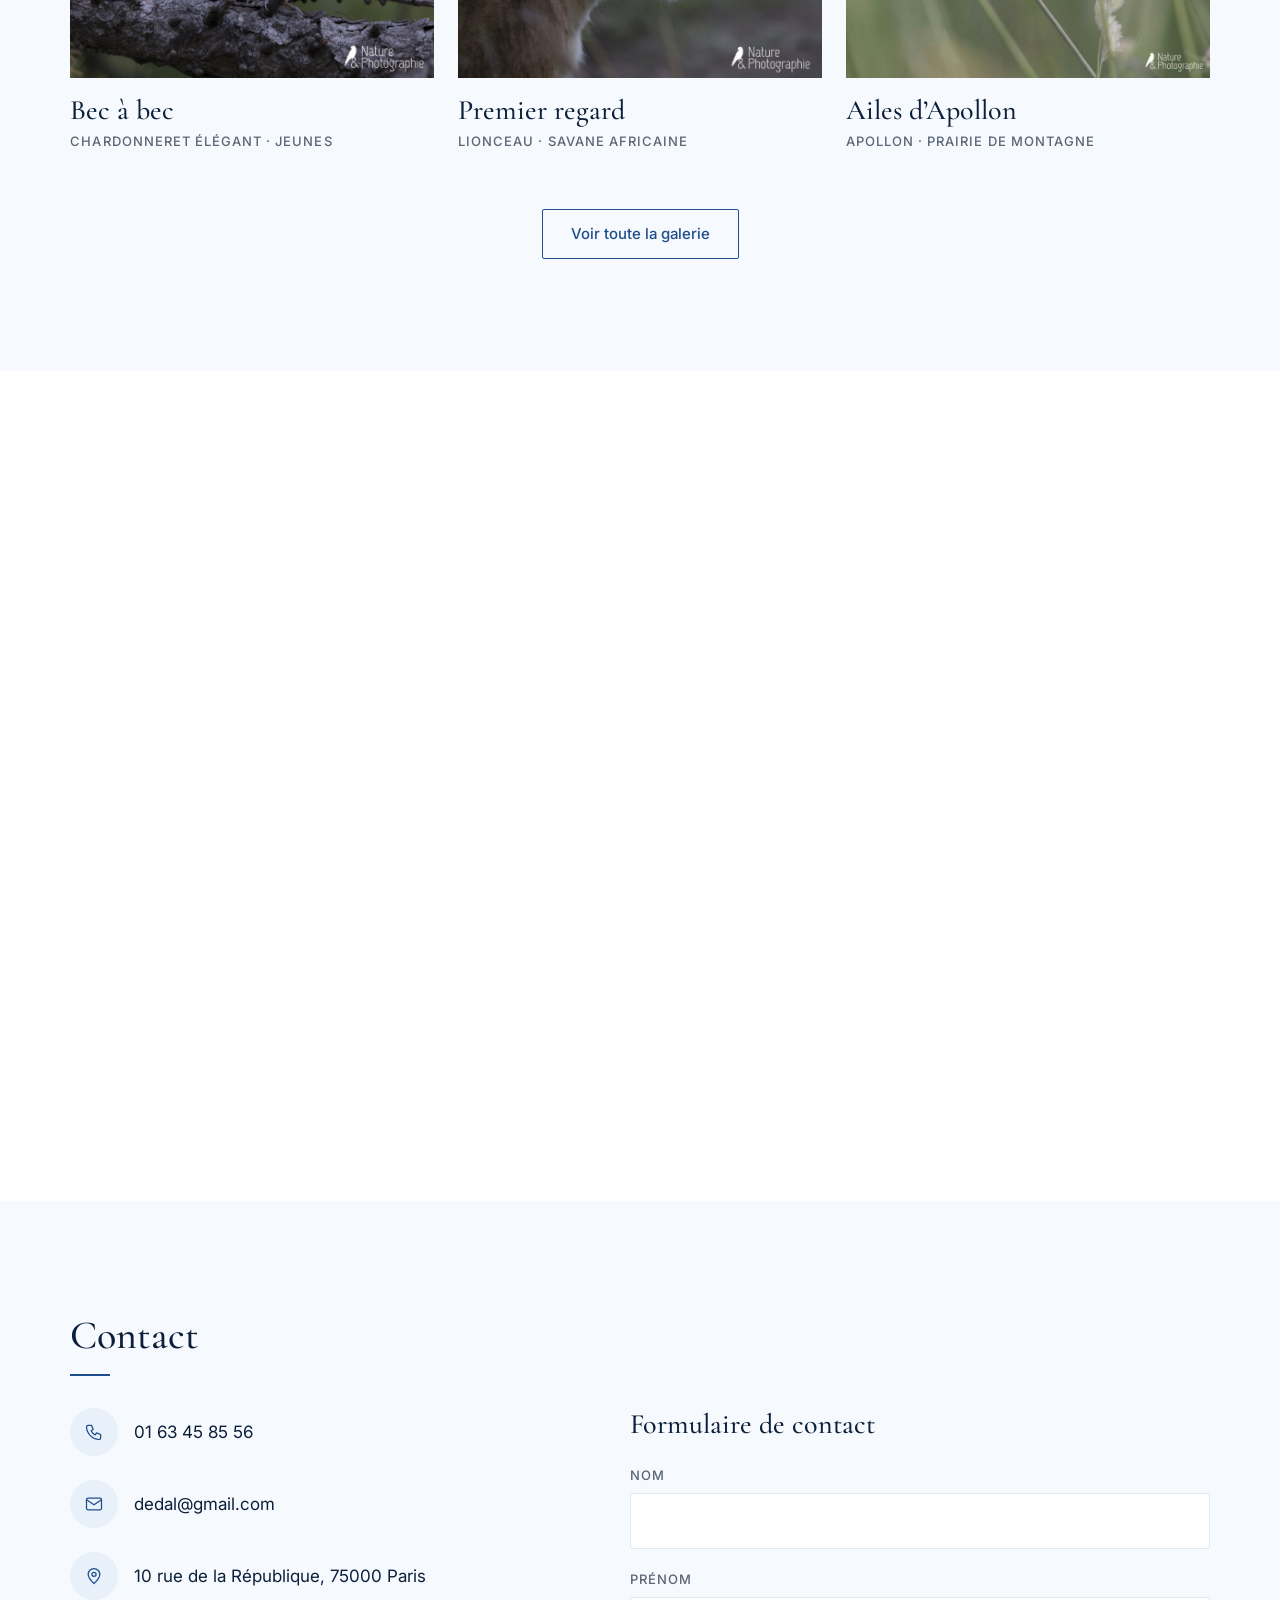
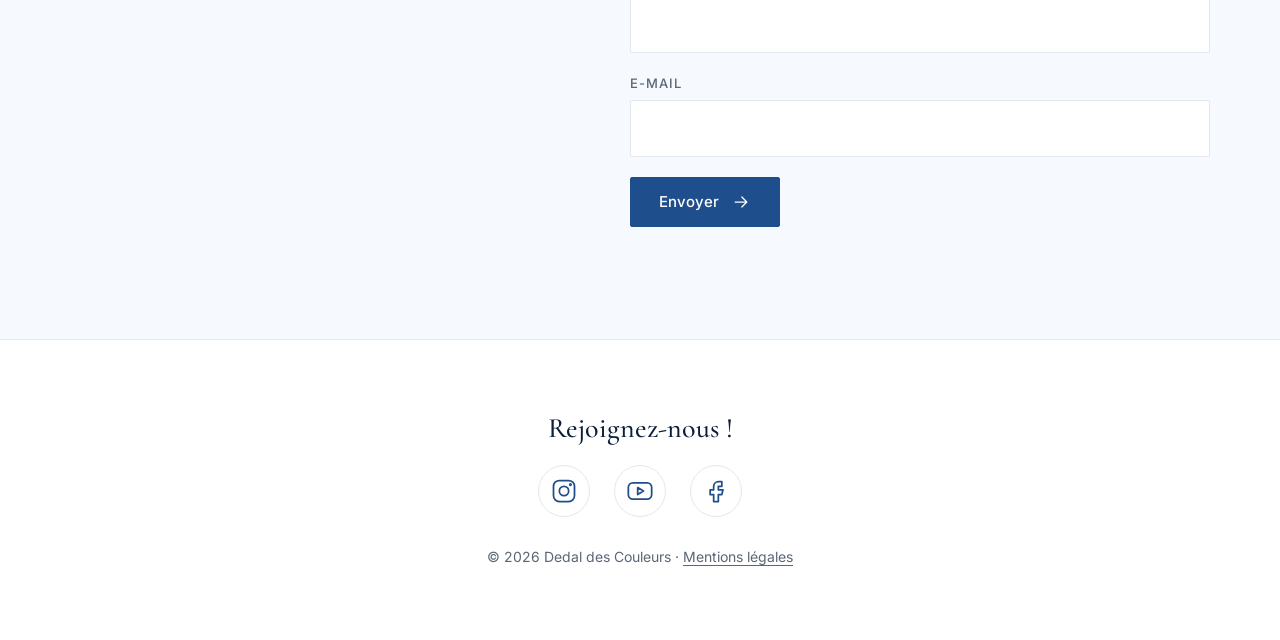
==== commit 686f0b4c: "ajout de commentaires pour se repérer" ====
--- a/index.html
+++ b/index.html
@@ -7,7 +7,6 @@
   <link rel="canonical" href="https://flo06000.github.io/dedal-des-couleurs/">
   <meta name="description" content="Dedal des Couleurs, galerie d'art dédiée à la photographie animalière : tirages d'art en édition limitée, expositions et événements.">
   <meta name="theme-color" content="#FFFFFF">
-  <!-- Aperçu quand le lien est partagé : remplace par une de tes photos si tu veux -->
   <meta property="og:title" content="Dedal des Couleurs · Photographie animalière">
   <meta property="og:description" content="Tirages d'art en édition limitée, expositions et événements.">
   <meta property="og:image" content="images/hero.jpg">
@@ -15,7 +14,6 @@
   <link rel="preconnect" href="https://fonts.googleapis.com">
   <link rel="preconnect" href="https://fonts.gstatic.com" crossorigin>
   <link href="https://fonts.googleapis.com/css2?family=Cormorant+Garamond:wght@500;600&family=Inter:wght@400;500&display=swap" rel="stylesheet">
-  <!-- 🎨 Le style (couleurs, polices, responsive, effets) est ici, dans cette page -->
   <link rel="stylesheet" href="css/style.css">
   <script src="js/main.js"></script>
 </head>
@@ -23,6 +21,7 @@
   <a class="skip-link" href="#contenu">Aller au contenu</a>
   <div class="progress" aria-hidden="true"></div>
 
+  <!-- en-tête et menu -->
   <header class="site-header">
     <div class="container header-inner">
       <a class="logo" href="#accueil">Dedal des Couleurs</a>
@@ -41,6 +40,7 @@
 
   <main id="contenu">
 
+    <!-- accueil -->
     <section class="hero" id="accueil">
       <img class="hero__img" src="images/hero.jpg" width="2576" height="2035" fetchpriority="high"
            alt="Groupe de flamants roses marchant dans l’eau peu profonde devant des roseaux, à contre-jour">
@@ -55,6 +55,7 @@
       <a class="hero__scroll" href="#a-propos" aria-label="Descendre vers la suite"><span></span></a>
     </section>
 
+    <!-- à propos -->
     <section class="section" id="a-propos">
       <div class="container">
         <header class="section-head reveal">
@@ -84,6 +85,7 @@
       </div>
     </section>
 
+    <!-- le fondateur -->
     <section class="section section--pale" id="fondateur">
       <div class="container teaser">
         <img class="teaser__img" src="images/paul-dechewsky.jpg" width="928" height="1152" alt="Portrait de Paul Dechewsky dans la galerie" loading="lazy">
@@ -96,6 +98,7 @@
       </div>
     </section>
 
+    <!-- galerie -->
     <section class="section section--tint" id="galerie">
       <div class="container">
         <header class="section-head reveal">
@@ -104,6 +107,7 @@
         </header>
         <p class="lead reveal">Dedal des Couleurs présente 45 photographies en édition limitée, en voici un échantillon :</p>
 
+        <!-- filtres de la galerie (boutons radio + label) -->
         <div class="gallery">
           <input class="sr-only" type="radio" name="filtre" id="f-all" checked>
           <input class="sr-only" type="radio" name="filtre" id="f-oiseaux">
@@ -262,6 +266,7 @@
       </div>
     </section>
 
+    <!-- événements -->
     <section class="section" id="evenements">
       <div class="container">
         <header class="section-head section-head--inline reveal">
@@ -294,6 +299,7 @@
       </div>
     </section>
 
+    <!-- contact -->
     <section class="section section--tint" id="contact">
       <div class="container">
         <header class="section-head reveal">
@@ -303,12 +309,12 @@
 
         <div class="contact">
           <ul class="contact__info reveal">
-            <!-- ✏️ REMPLACER les coordonnées par les vraies -->
             <li><span class="bubble"><svg class="icon" viewBox="0 0 24 24" aria-hidden="true"><path d="M5 4h4l2 5-2.5 1.5a11 11 0 005 5L15 13l5 2v4a2 2 0 01-2 2A16 16 0 013 6a2 2 0 012-2z"/></svg></span><a href="tel:+33163458556">01 63 45 85 56</a></li>
             <li><span class="bubble"><svg class="icon" viewBox="0 0 24 24" aria-hidden="true"><rect x="3" y="5" width="18" height="14" rx="2"/><path d="M3 7l9 6 9-6"/></svg></span><a href="mailto:dedal@gmail.com">dedal@gmail.com</a></li>
             <li><span class="bubble"><svg class="icon" viewBox="0 0 24 24" aria-hidden="true"><path d="M12 21s7-6.2 7-11a7 7 0 10-14 0c0 4.8 7 11 7 11z"/><circle cx="12" cy="10" r="2.5"/></svg></span><span>10 rue de la République, 75000 Paris</span></li>
           </ul>
 
+          <!-- formulaire de contact -->
           <form class="form reveal" action="mailto:dedal@gmail.com" method="post" enctype="text/plain">
             <h3>Formulaire de contact</h3>
             <div class="field">
@@ -332,11 +338,11 @@
     </section>
   </main>
 
+  <!-- pied de page -->
   <footer class="site-footer">
     <div class="container">
       <h3>Rejoignez-nous !</h3>
       <ul class="social">
-        <!-- ✏️ REMPLACER les liens # par les vrais réseaux sociaux -->
         <li><a href="#" aria-label="Instagram"><svg class="icon icon--lg" viewBox="0 0 24 24"><rect x="3" y="3" width="18" height="18" rx="5"/><circle cx="12" cy="12" r="4"/><circle cx="17.5" cy="6.5" r=".6"/></svg></a></li>
         <li><a href="#" aria-label="YouTube"><svg class="icon icon--lg" viewBox="0 0 24 24"><rect x="2" y="5" width="20" height="14" rx="4"/><path d="M10 9l5 3-5 3z"/></svg></a></li>
         <li><a href="#" aria-label="Facebook"><svg class="icon icon--lg" viewBox="0 0 24 24"><path d="M14 8h3V4h-3a4 4 0 00-4 4v3H7v4h3v6h4v-6h3l1-4h-4V8z"/></svg></a></li>
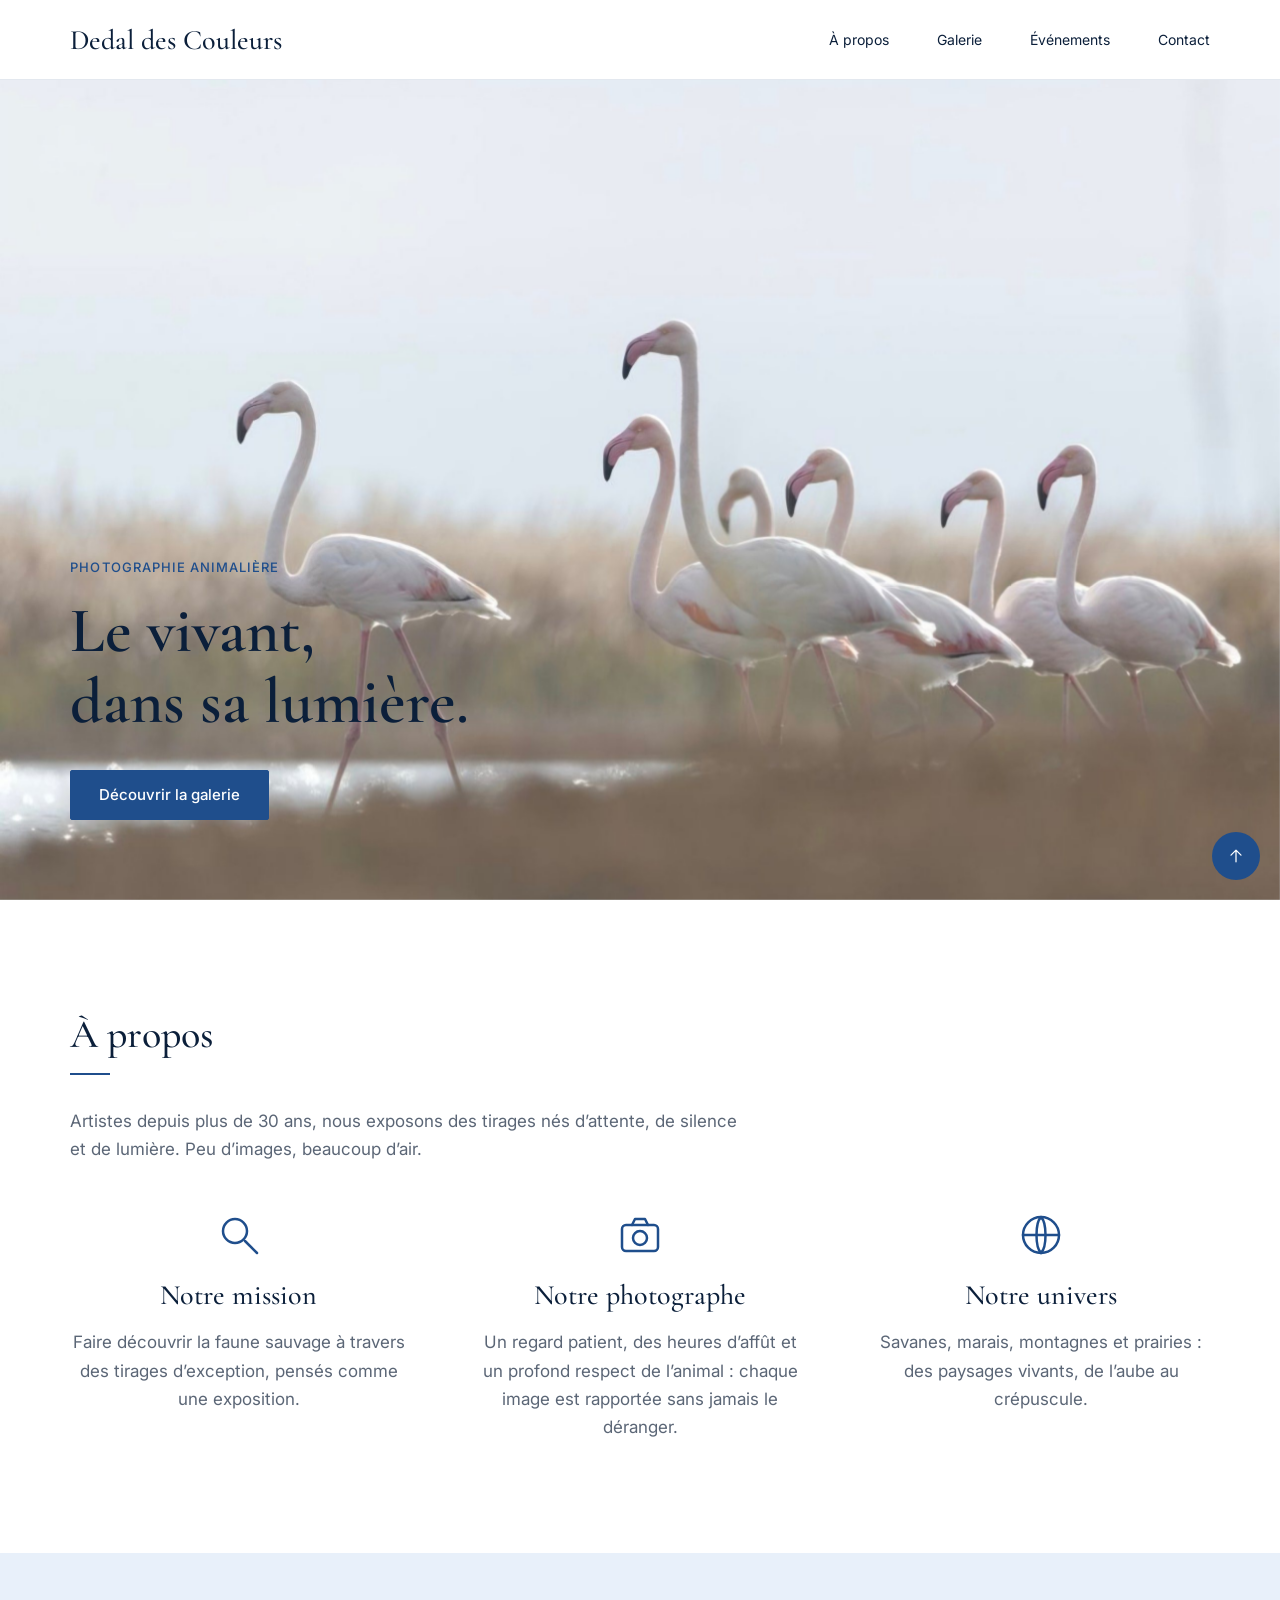
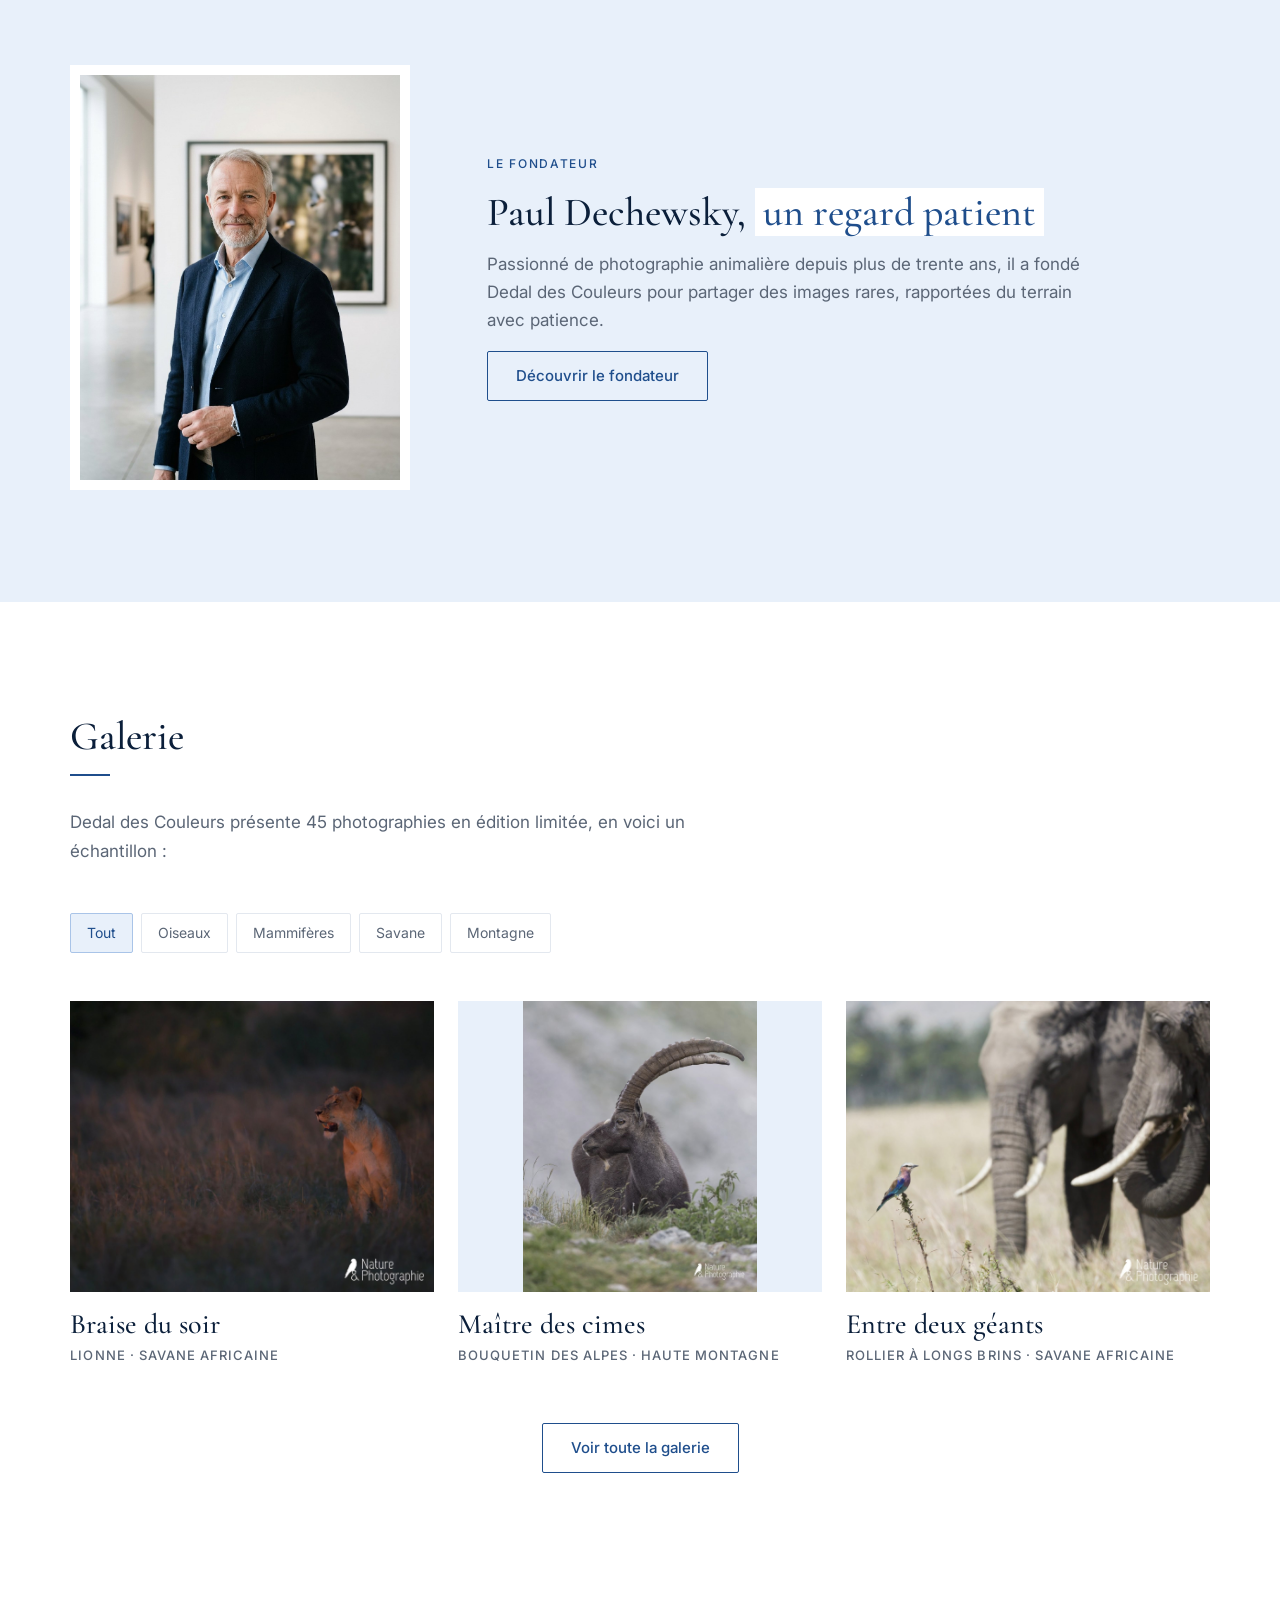
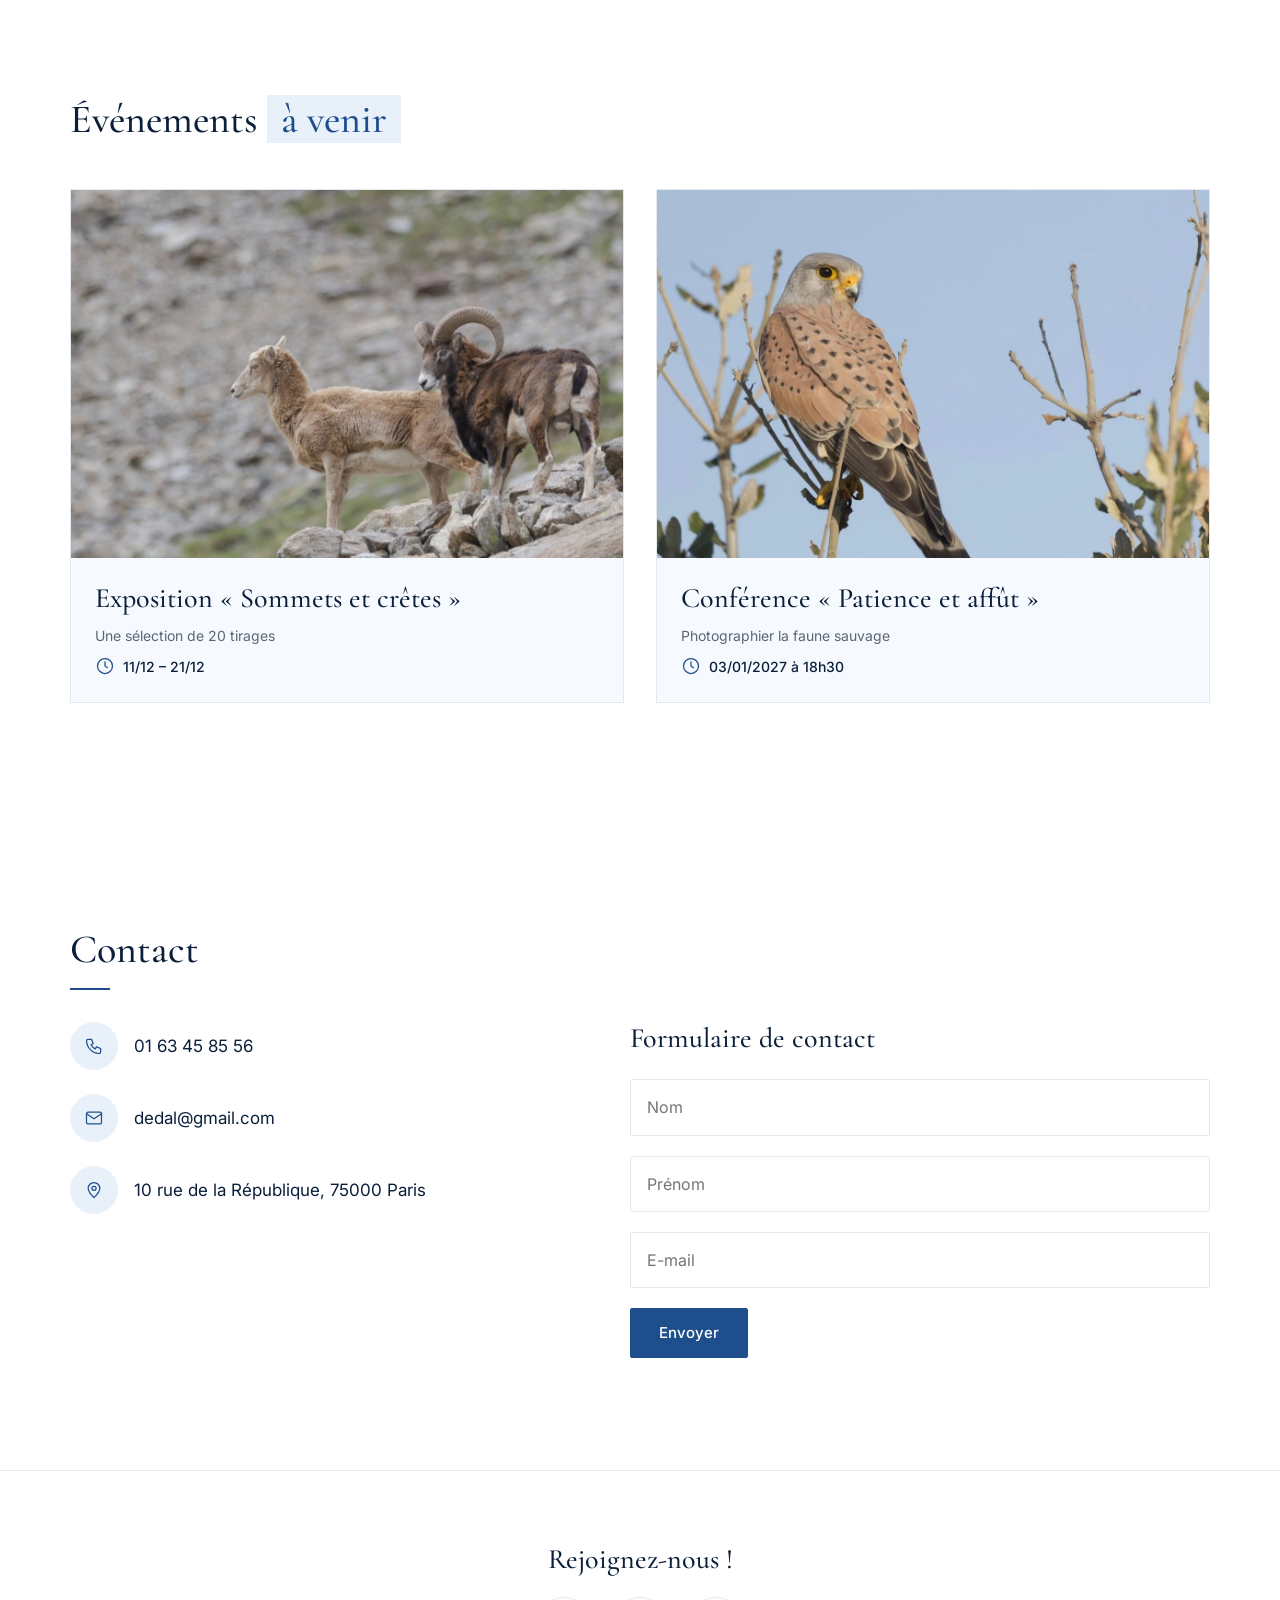
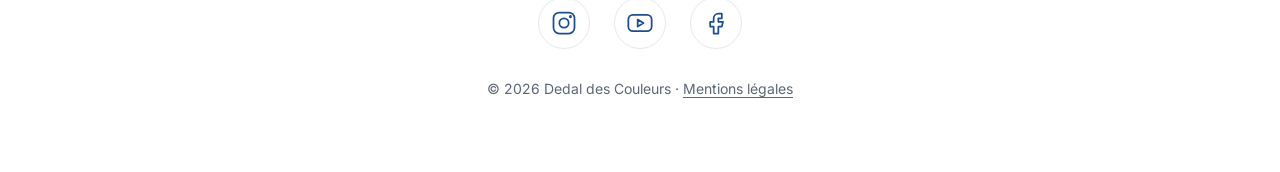
==== commit 08b0c969: "Mise à jour de la structure des pages" ====
--- a/index.html
+++ b/index.html
@@ -44,15 +44,11 @@
     <section class="hero" id="accueil">
       <img class="hero__img" src="images/hero.jpg" width="2576" height="2035" fetchpriority="high"
            alt="Groupe de flamants roses marchant dans l’eau peu profonde devant des roseaux, à contre-jour">
-      <div class="hero__veil"></div>
       <div class="container hero__content">
         <p class="label">Photographie animalière</p>
         <h1>Le vivant,<br>dans sa lumière.</h1>
-        <a class="btn btn--primary" href="#galerie">Découvrir la galerie
-          <svg class="icon" viewBox="0 0 24 24" aria-hidden="true"><path d="M5 12h14M13 6l6 6-6 6"/></svg>
-        </a>
-      </div>
-      <a class="hero__scroll" href="#a-propos" aria-label="Descendre vers la suite"><span></span></a>
+        <a class="btn btn--primary" href="#galerie">Découvrir la galerie</a>
+      </div>
     </section>
 
     <!-- à propos -->
@@ -73,7 +69,7 @@
           <article class="pillar reveal">
             <svg class="icon icon--xl" viewBox="0 0 24 24" aria-hidden="true"><rect x="3" y="7" width="18" height="13" rx="2"/><circle cx="12" cy="13.5" r="3.5"/><path d="M8 7l1.5-3h5L16 7"/></svg>
             <h3>Notre photographe</h3>
-            <p>Un regard patient, des heures d’affût et le respect de l’animal.</p>
+            <p>Un regard patient, des heures d’affût et un profond respect de l’animal : chaque image est rapportée sans jamais le déranger.</p>
           </article>
           <article class="pillar reveal">
             <svg class="icon icon--xl" viewBox="0 0 24 24" aria-hidden="true"><circle cx="12" cy="12" r="9"/><path d="M3 12h18M12 3c3 3 3 15 0 18M12 3c-3 3-3 15 0 18"/></svg>
@@ -99,7 +95,7 @@
     </section>
 
     <!-- galerie -->
-    <section class="section section--tint" id="galerie">
+    <section class="section" id="galerie">
       <div class="container">
         <header class="section-head reveal">
           <h2>Galerie</h2>
@@ -159,7 +155,7 @@
             </a>
           </article>
 
-          <article class="card card--landscape c-oiseaux">
+          <article class="card card--landscape c-oiseaux is-extra">
             <a href="photo-4.html">
               <figure class="card__media">
                 <img src="images/photo-4.jpg" width="1600" height="1257" loading="lazy" alt="Deux jeunes chardonnerets élégants perchés sur une branche, becs ouverts l’un face à l’autre">
@@ -170,7 +166,7 @@
             </a>
           </article>
 
-          <article class="card card--landscape c-mammiferes c-savane">
+          <article class="card card--landscape c-mammiferes c-savane is-extra">
             <a href="photo-5.html">
               <figure class="card__media">
                 <img src="images/photo-5.jpg" width="1600" height="1273" loading="lazy" alt="Portrait de profil d’un lionceau aux grandes oreilles rondes, le regard tourné vers l’horizon">
@@ -181,7 +177,7 @@
             </a>
           </article>
 
-          <article class="card card--landscape c-montagne">
+          <article class="card card--landscape c-montagne is-extra">
             <a href="photo-6.html">
               <figure class="card__media">
                 <img src="images/photo-6.jpg" width="1600" height="1276" loading="lazy" alt="Papillon Apollon aux ocelles rouges posé sur une scabieuse mauve, au milieu des herbes">
@@ -300,7 +296,7 @@
     </section>
 
     <!-- contact -->
-    <section class="section section--tint" id="contact">
+    <section class="section" id="contact">
       <div class="container">
         <header class="section-head reveal">
           <h2>Contact</h2>
@@ -318,20 +314,18 @@
           <form class="form reveal" action="mailto:dedal@gmail.com" method="post" enctype="text/plain">
             <h3>Formulaire de contact</h3>
             <div class="field">
-              <label for="nom">Nom</label>
-              <input id="nom" name="nom" type="text" autocomplete="family-name" required minlength="2">
+              <label class="sr-only" for="nom">Nom</label>
+              <input id="nom" placeholder="Nom" name="nom" type="text" autocomplete="family-name" required minlength="2">
             </div>
             <div class="field">
-              <label for="prenom">Prénom</label>
-              <input id="prenom" name="prenom" type="text" autocomplete="given-name" required minlength="2">
+              <label class="sr-only" for="prenom">Prénom</label>
+              <input id="prenom" placeholder="Prénom" name="prenom" type="text" autocomplete="given-name" required minlength="2">
             </div>
             <div class="field">
-              <label for="email">E-mail</label>
-              <input id="email" name="email" type="email" autocomplete="email" required>
-            </div>
-            <button class="btn btn--primary" type="submit">Envoyer
-              <svg class="icon" viewBox="0 0 24 24" aria-hidden="true"><path d="M5 12h14M13 6l6 6-6 6"/></svg>
-            </button>
+              <label class="sr-only" for="email">E-mail</label>
+              <input id="email" placeholder="E-mail" name="email" type="email" autocomplete="email" required>
+            </div>
+            <button class="btn btn--primary" type="submit">Envoyer</button>
           </form>
         </div>
       </div>
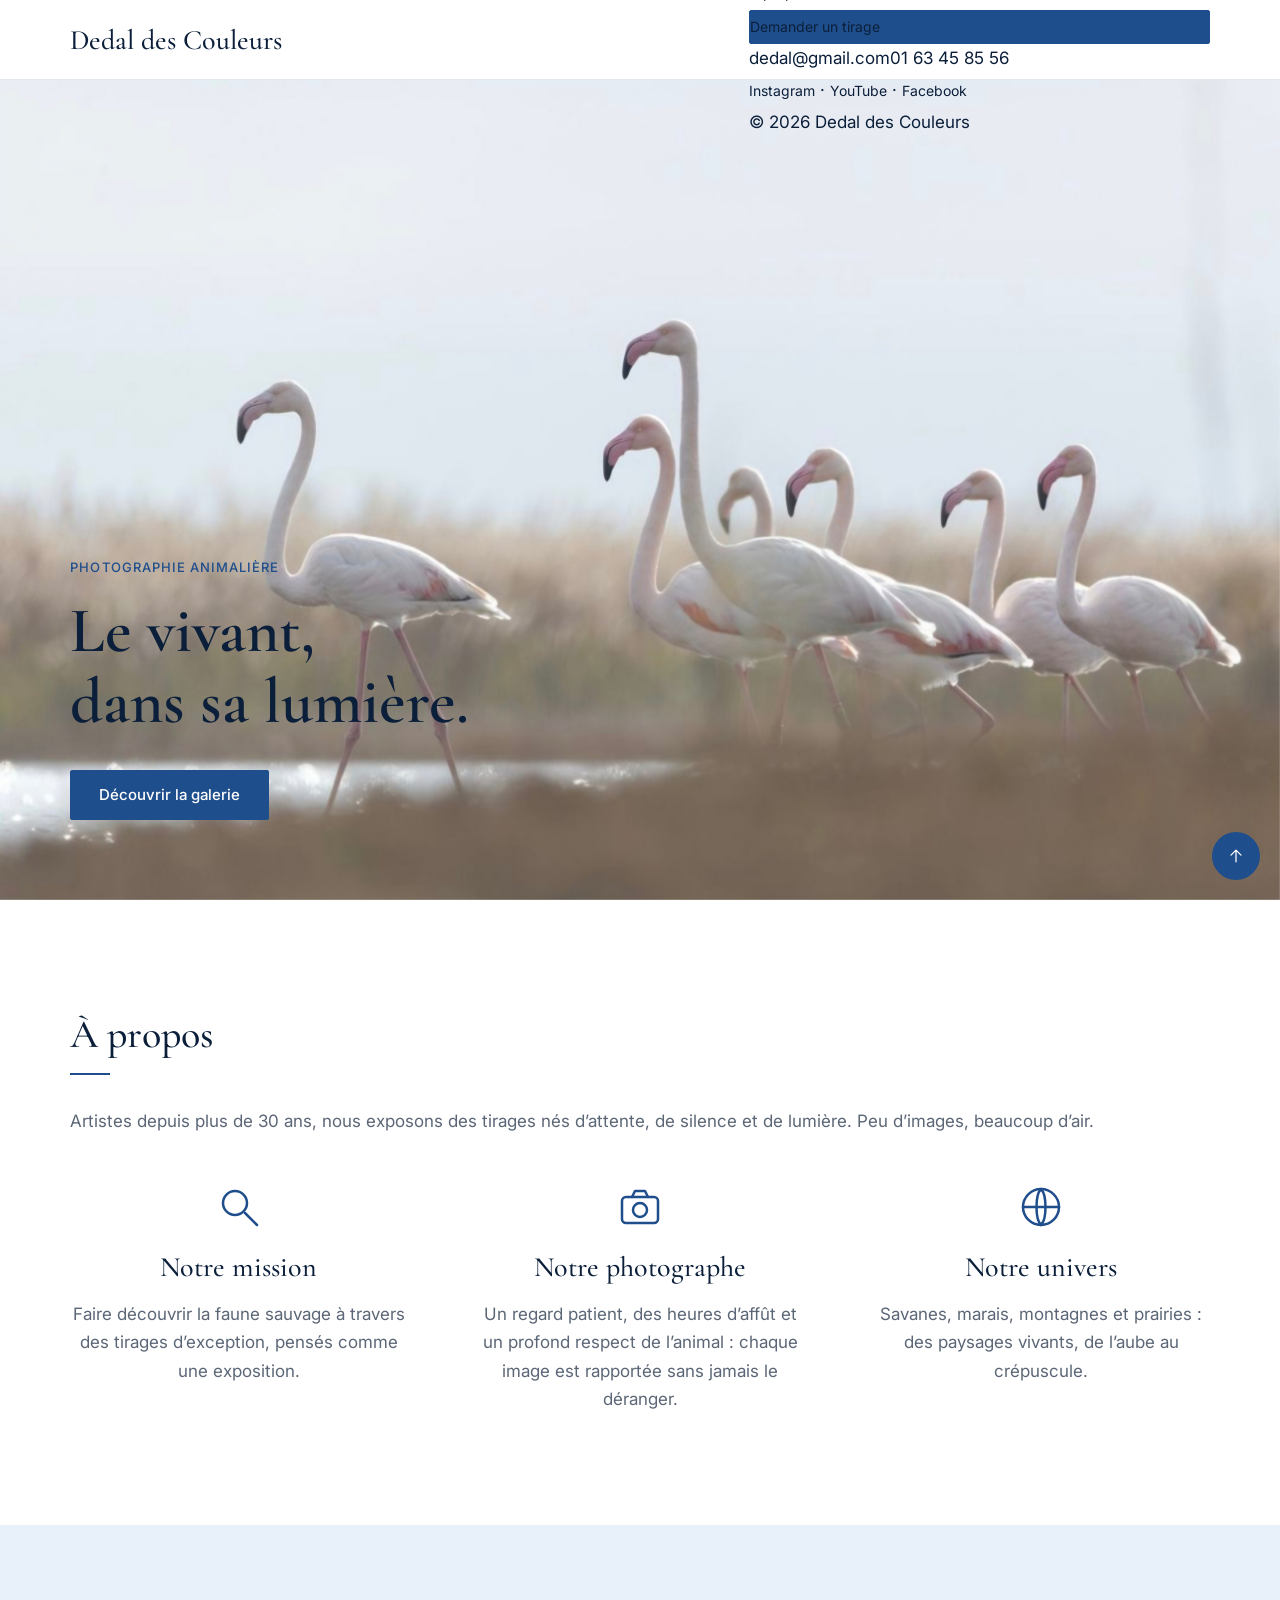
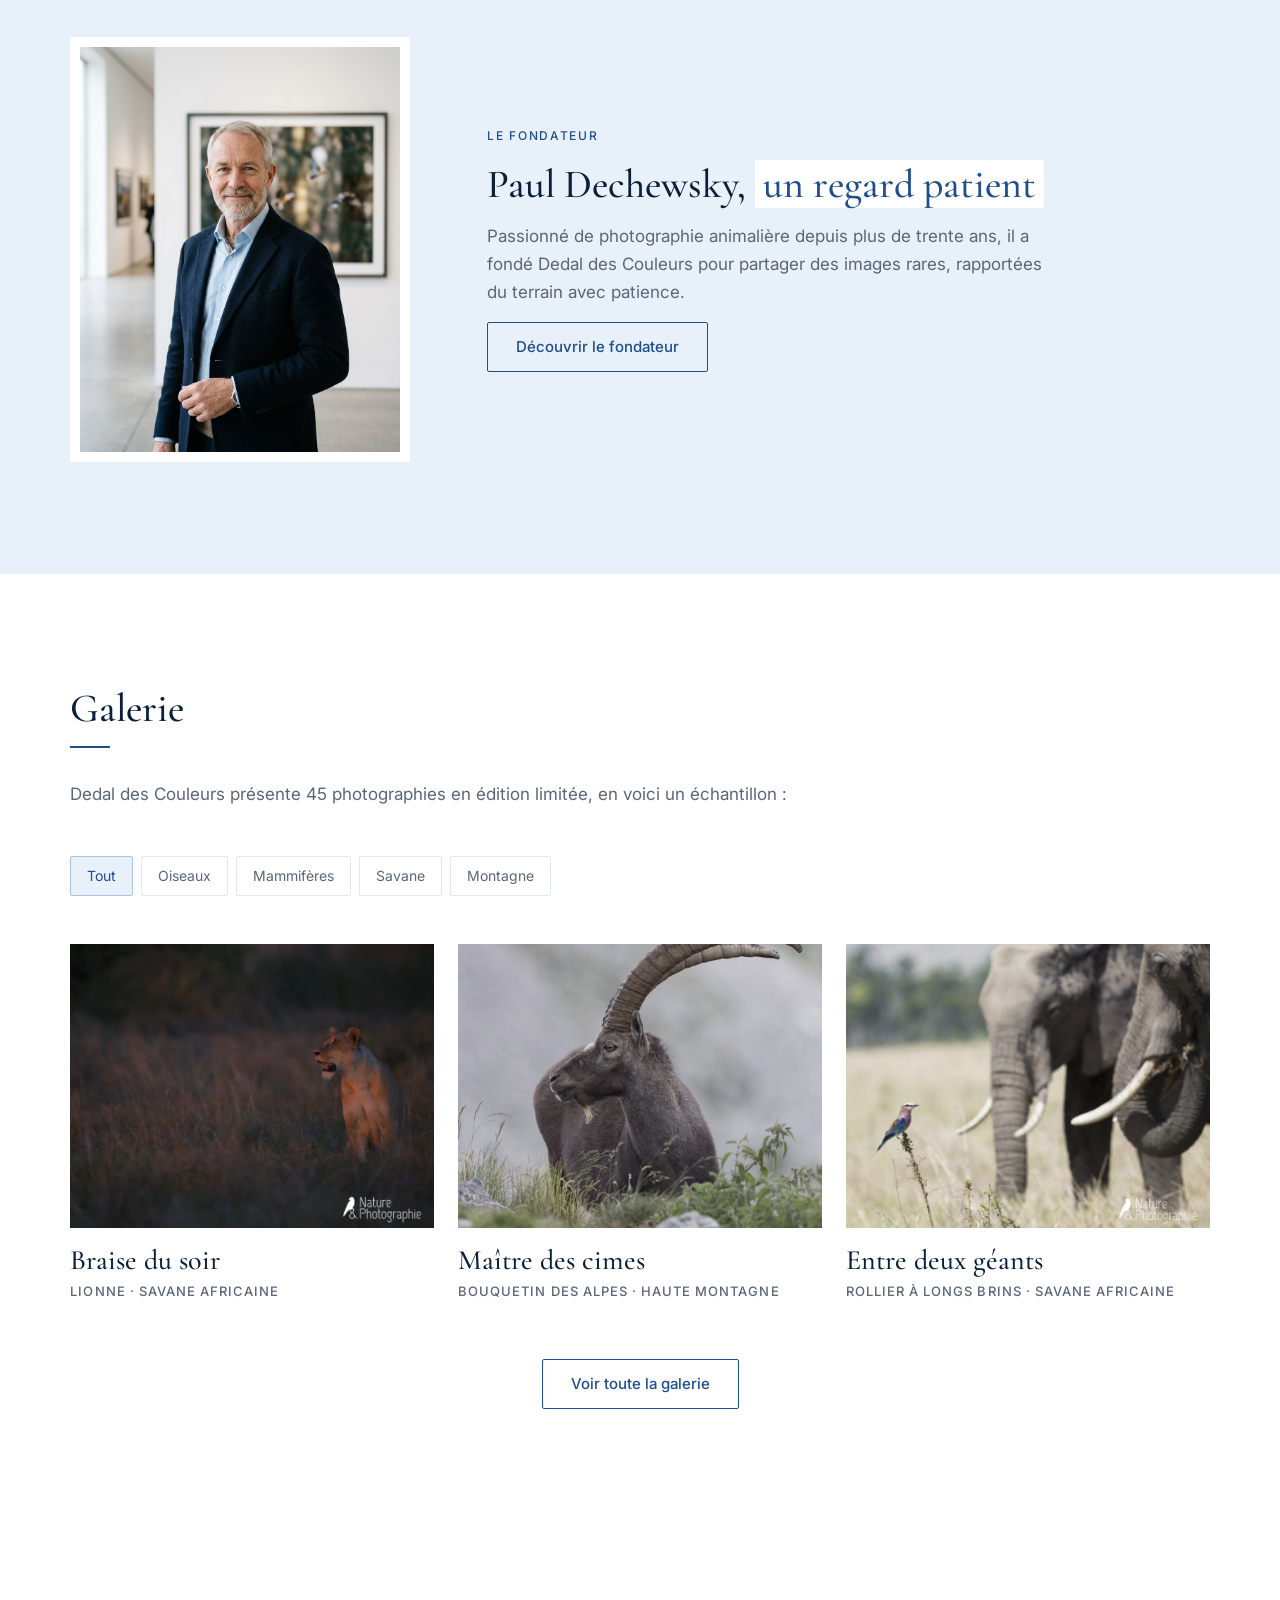
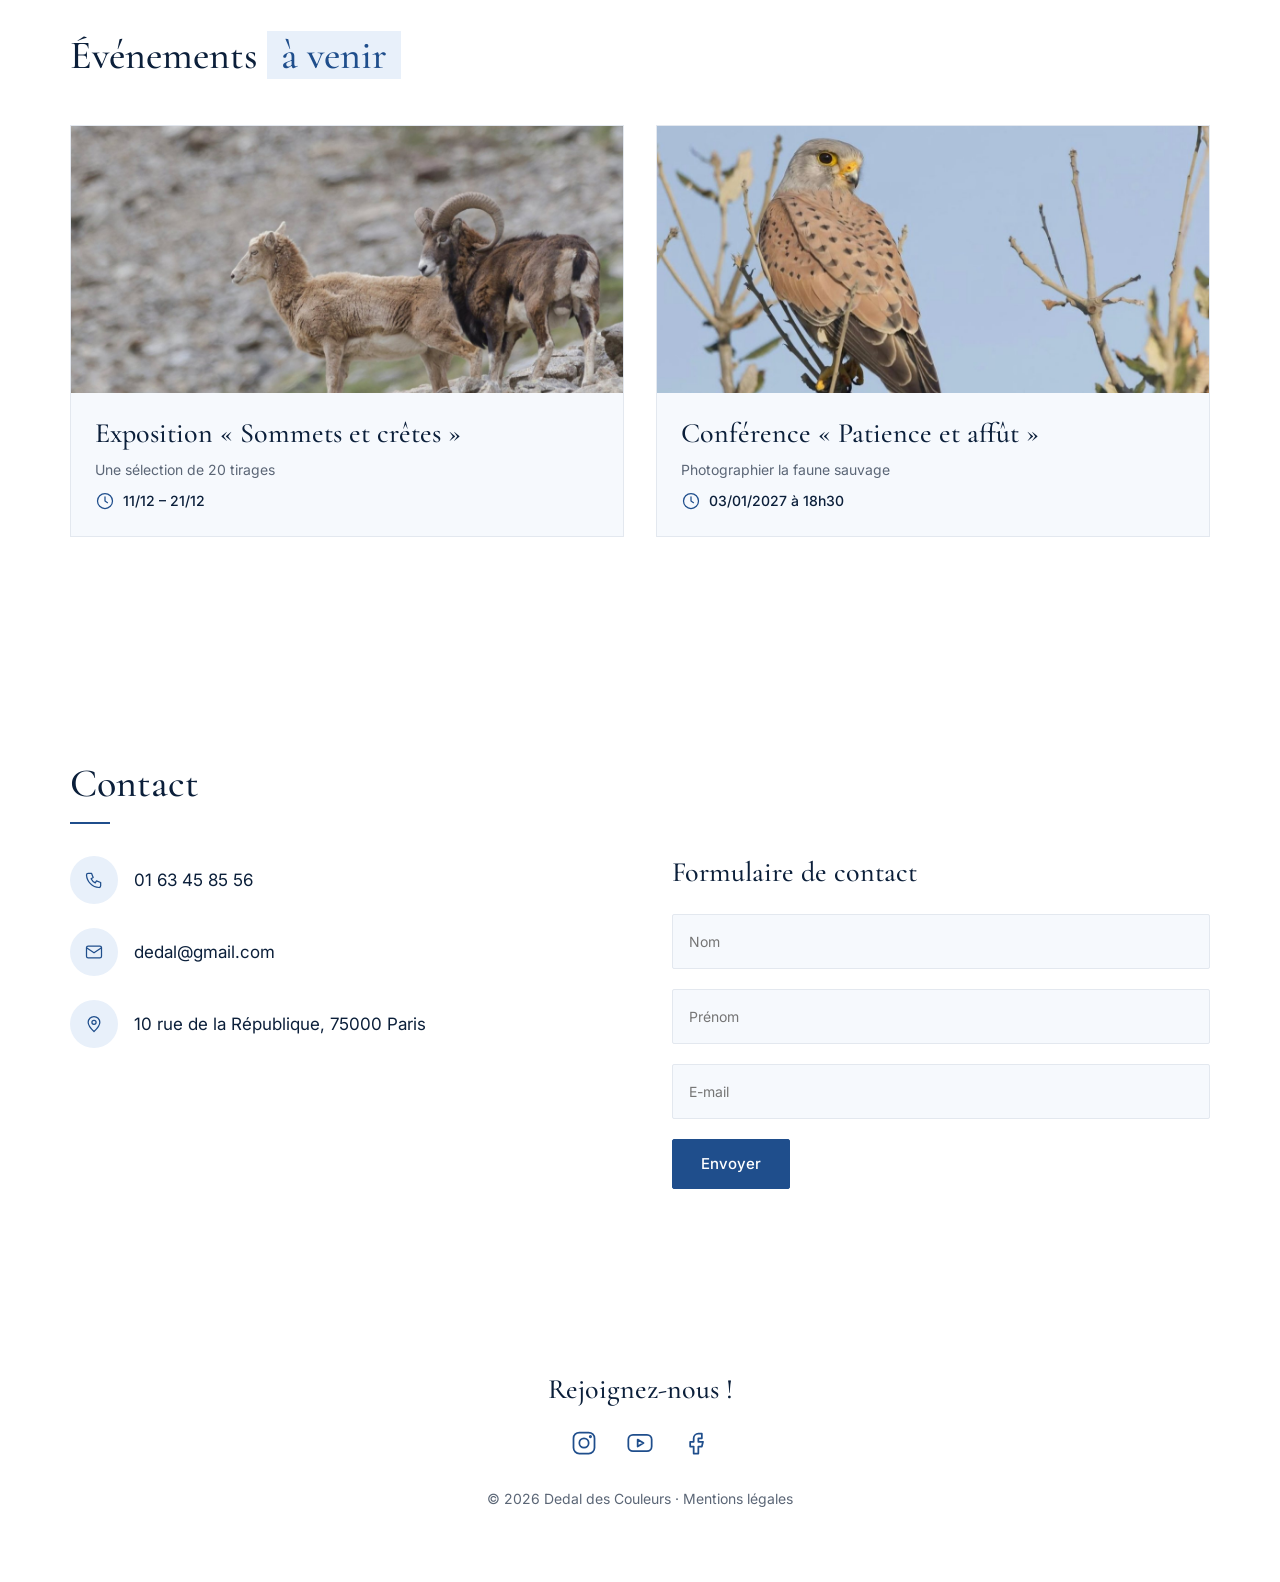
==== commit 9bd6a873: "Ajout du contenu du menu sur toutes les pages" ====
--- a/index.html
+++ b/index.html
@@ -28,12 +28,17 @@
       <a class="menu-toggle" href="#menu" aria-label="Ouvrir le menu"><span></span><span></span><span></span></a>
       <nav id="menu" class="nav" aria-label="Navigation principale">
         <a class="menu-close" href="#accueil" aria-label="Fermer le menu"><svg class="icon" viewBox="0 0 24 24" aria-hidden="true"><path d="M6 6l12 12M18 6L6 18"/></svg></a>
+        <p class="menu-label">Menu</p>
         <ul>
-          <li><a href="#a-propos">À propos</a></li>
-          <li><a href="#galerie">Galerie</a></li>
-          <li><a href="#evenements">Événements</a></li>
-          <li><a href="#contact">Contact</a></li>
+          <li><a href="#a-propos">À propos<svg class="icon menu-arrow" viewBox="0 0 24 24" aria-hidden="true"><path d="M5 12h14M13 6l6 6-6 6"/></svg></a></li>
+          <li><a href="#galerie">Galerie<svg class="icon menu-arrow" viewBox="0 0 24 24" aria-hidden="true"><path d="M5 12h14M13 6l6 6-6 6"/></svg></a></li>
+          <li><a href="#evenements">Événements<svg class="icon menu-arrow" viewBox="0 0 24 24" aria-hidden="true"><path d="M5 12h14M13 6l6 6-6 6"/></svg></a></li>
+          <li><a href="#contact">Contact<svg class="icon menu-arrow" viewBox="0 0 24 24" aria-hidden="true"><path d="M5 12h14M13 6l6 6-6 6"/></svg></a></li>
         </ul>
+        <a class="btn btn--primary btn--block menu-cta" href="#contact">Demander un tirage</a>
+        <p class="menu-info">dedal@gmail.com<span>01 63 45 85 56</span></p>
+        <p class="menu-social"><a href="#">Instagram</a> · <a href="#">YouTube</a> · <a href="#">Facebook</a></p>
+        <p class="menu-copy">© 2026 Dedal des Couleurs</p>
       </nav>
     </div>
   </header>
--- a/css/style.css
+++ b/css/style.css
@@ -1,22 +1,8 @@
-/* ==========================================================================
-   DEDAL DES COULEURS — feuille de style
-   Direction artistique : "Lumière & Horizon" (fond blanc, touches de bleu)
-   --------------------------------------------------------------------------
-   Sommaire
-   1. Variables de la charte graphique
-   2. Base
-   3. Composants (boutons, tags, icônes)
-   4. En-tête et navigation
-   5. Sections de la page d'accueil
-   6. Page détail d'une photographie
-   7. Pied de page, retour en haut, barre de progression
-   8. Animations
-   9. MEDIA QUERIES (responsive)
-   ========================================================================== */
-
-/* ---------- 1. VARIABLES ---------- */
+/* Dedal des Couleurs - feuille de style */
+
+/* variables */
 :root {
-  /* Couleurs */
+  /* couleurs */
   --white: #FFFFFF;
   --brume: #F6F9FD;
   --nuit: #0B1F3A;
@@ -27,29 +13,29 @@
   --line: #E3E8EF;
   --error: #B42318;
 
-  /* Typographies */
+  /* polices */
   --font-title: "Cormorant Garamond", "Cormorant", Georgia, "Times New Roman", serif;
   --font-text: "Inter", system-ui, -apple-system, "Segoe UI", Roboto, Helvetica, Arial, sans-serif;
 
-  /* Tailles fluides (min, valeur qui s'adapte à l'écran, max) */
-  --fs-h1: clamp(2.5rem, 1.6rem + 3.6vw, 4rem);      /* 40 → 64 px */
-  --fs-h2: clamp(1.75rem, 1.2rem + 2.2vw, 2.5rem);   /* 28 → 40 px */
-  --fs-h3: clamp(1.375rem, 1.15rem + 0.9vw, 1.75rem);/* 22 → 28 px */
-  --fs-body: clamp(1rem, 0.96rem + 0.15vw, 1.0625rem);/* 16 → 17 px */
-
-  /* Espacements (échelle de la charte : 4 8 16 24 32 48 64 96 128) */
-  --pad: clamp(20px, 5.5vw, 80px);                   /* marges latérales */
-  --section-y: clamp(56px, 9vw, 112px);              /* espace vertical des sections */
+  /* tailles de texte */
+  --fs-h1: clamp(2.5rem, 1.6rem + 3.6vw, 4rem);
+  --fs-h2: clamp(1.75rem, 1.2rem + 2.2vw, 2.5rem);
+  --fs-h3: clamp(1.375rem, 1.15rem + 0.9vw, 1.75rem);
+  --fs-body: clamp(1rem, 0.96rem + 0.15vw, 1.0625rem);
+
+  /* espacements */
+  --pad: clamp(20px, 5.5vw, 80px);
+  --section-y: clamp(32px, 9vw, 112px);
   --header-h: 64px;
 
   --ease: cubic-bezier(.22, .61, .36, 1);
 }
 
-/* ---------- 2. BASE ---------- */
+/* base */
 *, *::before, *::after { box-sizing: border-box; }
 
 html {
-  scroll-behavior: auto;   /* saut direct à la section, sans défilement animé */
+  scroll-behavior: auto;
   -webkit-text-size-adjust: 100%;
 }
 
@@ -107,7 +93,7 @@
 }
 .skip-link:focus { top: 16px; }
 
-/* ---------- 3. COMPOSANTS ---------- */
+/* composants */
 .icon {
   width: 20px; height: 20px; flex: none;
   fill: none; stroke: currentColor; stroke-width: 1.5;
@@ -116,7 +102,7 @@
 .icon--lg { width: 28px; height: 28px; }
 .icon--xl { width: 48px; height: 48px; stroke-width: 1.25; }
 
-/* Boutons : le fond se remplit en glissant au survol */
+/* boutons */
 .btn {
   display: inline-flex; align-items: center; justify-content: center; gap: 12px;
   padding: 14px 28px;
@@ -137,7 +123,7 @@
 }
 .btn--block { width: 100%; }
 
-/* Tags de filtre */
+/* boutons de filtre */
 .filters { display: flex; flex-wrap: wrap; gap: 8px; margin-bottom: clamp(32px, 5vw, 48px); }
 .tag {
   padding: 8px 12px;
@@ -160,13 +146,13 @@
 #f-montagne:focus-visible ~ .filters [for="f-montagne"],
 #more:focus-visible ~ .center .btn { outline: 2px solid var(--blue); }
 
-/* Filtrage de la galerie en CSS pur : on masque les cartes qui ne sont pas dans la catégorie choisie */
+/* filtre de la galerie en CSS */
 #f-oiseaux:checked ~ .grid .card:not(.c-oiseaux),
 #f-mammiferes:checked ~ .grid .card:not(.c-mammiferes),
 #f-savane:checked ~ .grid .card:not(.c-savane),
 #f-montagne:checked ~ .grid .card:not(.c-montagne) { display: none; }
 
-/* Les 6 dernières photos sont cachées jusqu'au clic sur « Voir toute la galerie » (ou si on filtre) */
+/* les 6 dernières photos sont cachées au début */
 .is-extra { display: none; }
 #more:checked ~ .grid .is-extra,
 #f-oiseaux:checked ~ .grid .is-extra.c-oiseaux,
@@ -179,12 +165,12 @@
 #more:checked ~ .center .more-less { display: inline; }
 .btn { cursor: pointer; }
 
-/* ---------- 4. EN-TÊTE ET NAVIGATION ---------- */
+/* en-tête et menu */
 .site-header {
   --hh: var(--header-h);
   position: sticky; top: 0; z-index: 100;
 }
-.site-header::before {            /* fond flouté (en pseudo-élément pour ne pas casser le menu mobile) */
+.site-header::before {
   content: ""; position: absolute; inset: 0; z-index: -1;
   background: rgba(255, 255, 255, .92);
   -webkit-backdrop-filter: blur(10px); backdrop-filter: blur(10px);
@@ -202,7 +188,7 @@
   font-size: .875rem; color: var(--nuit);
   transition: color .25s;
 }
-.nav a::after {                    /* soulignement bleu qui se dessine */
+.nav a::after {
   content: ""; position: absolute; left: 0; right: 0; bottom: 0; height: 2px;
   background: var(--blue);
   transform: scaleX(0); transform-origin: left; transition: transform .4s var(--ease);
@@ -220,7 +206,7 @@
 .menu-toggle span:nth-child(1) { top: 15px; }
 .menu-toggle span:nth-child(2) { top: 21px; }
 .menu-toggle span:nth-child(3) { top: 27px; }
-/* Menu plein écran (mobile) : s'ouvre avec le lien #menu */
+/* menu mobile */
 .nav {
   position: fixed; inset: 0; z-index: 120;
   display: none; align-items: center; justify-content: center;
@@ -242,58 +228,41 @@
 .nav:target li:nth-child(4) { animation-delay: .21s; }
 .nav .menu-close::after { display: none; }
 
-/* ---------- 5. SECTIONS DE LA PAGE D'ACCUEIL ---------- */
+/* page d'accueil */
 section[id] { scroll-margin-top: 64px; }
 .section { padding-block: var(--section-y); }
-.section--tint { background: var(--brume); }
+.section--tint { background: var(--brume); padding-block: clamp(32px, 4.5vw, 64px); }
 
 .section-head { margin-bottom: clamp(24px, 3vw, 32px); }
 .section-head .rule { display: block; width: 40px; height: 2px; margin-top: 16px; background: var(--blue); }
 .section-head--inline { margin-bottom: clamp(32px, 5vw, 48px); }
-.section-head + .lead { margin-top: 0; margin-bottom: clamp(32px, 5vw, 48px); }
-
-/* Hero */
+.section-head + .lead { max-width: none; margin-top: 0; margin-bottom: clamp(32px, 5vw, 48px); }
+
+/* hero */
 .hero {
   position: relative; display: flex; align-items: flex-end;
-  height: 70svh; min-height: 480px; max-height: 860px;
+  height: 520px; max-height: 860px;
   overflow: hidden; background: var(--pale);
 }
 .hero__img {
-  object-position: 66% 42%;
+  object-position: 98% 50%;
   position: absolute; inset: 0; width: 100%; height: 100%; object-fit: cover;
   animation: kenburns 22s ease-in-out infinite alternate;
   will-change: transform;
 }
-/* Voile blanc pour garder le titre lisible, quelle que soit la photo.
-   Si ta photo est très sombre, augmente les valeurs d'opacité (.95 / .6). */
-.hero__veil {
-  position: absolute; inset: 0;
-  background:
-    linear-gradient(to top, rgba(255,255,255,.88) 0%, rgba(255,255,255,.4) 34%, rgba(255,255,255,0) 66%),
-    linear-gradient(to right, rgba(255,255,255,.55) 0%, rgba(255,255,255,0) 45%);
-}
 .hero__content { position: relative; padding-bottom: clamp(40px, 8vw, 80px); }
 .hero__content .label { margin-bottom: 16px; }
 .hero__content h1 { margin-bottom: 32px; }
-.hero__content .btn { width: 100%; }
-
-.hero__scroll {
-  display: none; position: absolute; right: var(--pad); bottom: 40px;
-  width: 24px; height: 40px; border: 1.5px solid var(--blue); border-radius: 14px;
-}
-.hero__scroll span {
-  position: absolute; left: 50%; top: 8px; width: 3px; height: 8px; margin-left: -1.5px;
-  background: var(--blue); border-radius: 2px; animation: wheel 1.8s ease-in-out infinite;
-}
-
-/* À propos */
+
+
+/* à propos */
 .pillars { display: grid; grid-template-columns: 1fr; gap: 40px; text-align: center; }
 .pillar { display: flex; flex-direction: column; align-items: center; gap: 16px; }
 .pillar .icon { color: var(--blue); transition: transform .5s var(--ease); }
 .pillar h3 { margin-top: 4px; }
 .pillar p { color: var(--grey); max-width: 34ch; }
 
-/* Galerie */
+/* galerie */
 .grid {
   display: grid; grid-template-columns: 1fr;
   gap: clamp(32px, 4vw, 48px) 24px; align-items: start;
@@ -302,9 +271,7 @@
 .card__media {
   position: relative; overflow: hidden; margin-bottom: 16px; background: var(--pale);
 }
-.card--landscape .card__media, .card--portrait .card__media { aspect-ratio: 5 / 4; }
-/* Les photos en hauteur sont présentées sur passe-partout bleu pâle, sans recadrage */
-.card--portrait .card__media img { object-fit: contain; }
+.card--landscape .card__media, .card--portrait .card__media { aspect-ratio: 350 / 320; }
 .card__media img {
   width: 100%; height: 100%; object-fit: cover;
   transition: transform 1s var(--ease);
@@ -322,17 +289,18 @@
   letter-spacing: .08em; text-transform: uppercase; color: var(--grey);
 }
 
-/* Événements */
+/* événements */
 .events { display: grid; grid-template-columns: 1fr; gap: clamp(24px, 3vw, 32px); align-items: start; }
 .event { overflow: hidden; background: var(--brume); border: 1px solid var(--line); }
-.event__media { overflow: hidden; aspect-ratio: 3 / 2; background: var(--pale); }
+.event__media { overflow: hidden; aspect-ratio: 350 / 220; background: var(--pale); }
 .event__media img { width: 100%; height: 100%; object-fit: cover; transition: transform 1s var(--ease); }
 .event__body { padding: 24px; display: grid; gap: 8px; }
+.event__body h3 { font-size: 1.375rem; }
 .event__body p { color: var(--grey); font-size: .875rem; }
 .event__date { display: flex; align-items: center; gap: 8px; color: var(--nuit) !important; font-weight: 500; }
 .event__date .icon { color: var(--blue); }
 
-/* Contact */
+/* contact */
 .contact { display: grid; grid-template-columns: 1fr; gap: clamp(32px, 6vw, 96px); align-items: start; }
 .contact__info { display: grid; gap: 24px; }
 .contact__info li { display: flex; align-items: center; gap: 16px; }
@@ -348,9 +316,9 @@
 .field { display: grid; gap: 6px; }
 .field label { font-size: .8125rem; font-weight: 500; letter-spacing: .08em; text-transform: uppercase; color: var(--grey); }
 .field input, .field textarea {
-  width: 100%; padding: 14px 16px;
-  background: var(--white); border: 1px solid var(--line); border-radius: 2px;
-  font-size: 1rem; /* 16 px minimum : évite le zoom automatique sur iPhone */
+  width: 100%; padding: 15px 16px;
+  background: var(--brume); border: 1px solid var(--line); border-radius: 2px;
+  font-size: .875rem;
   transition: border-color .25s, box-shadow .25s;
 }
 .field textarea { resize: vertical; min-height: 140px; }
@@ -358,17 +326,16 @@
   outline: none; border-color: var(--blue); box-shadow: 0 0 0 3px var(--pale);
 }
 .field input:user-invalid, .field textarea:user-invalid { border-color: var(--error); box-shadow: 0 0 0 3px #FBE9E7; }
-.form .btn { justify-self: stretch; }
-.center .btn { width: 100%; }
-
-/* ---------- 6. PAGE DÉTAIL D'UNE PHOTOGRAPHIE ---------- */
+.form .btn { justify-self: start; }
+
+/* page détail d'une photo */
 .breadcrumb {
   display: flex; flex-wrap: wrap; gap: 8px; padding-block: 24px 0;
   font-size: .6875rem; font-weight: 500; letter-spacing: .08em; text-transform: uppercase; color: var(--grey);
 }
 .breadcrumb a { transition: color .25s; }
 .breadcrumb [aria-current] { color: var(--nuit); }
-.section--detail { padding-top: clamp(24px, 3vw, 32px); }
+.section--detail { padding-top: clamp(24px, 3vw, 32px); padding-bottom: clamp(32px, 4.5vw, 64px); }
 
 .detail { display: grid; grid-template-columns: 1fr; gap: clamp(32px, 4vw, 48px); align-items: start; }
 .detail__media { background: var(--pale); }
@@ -399,7 +366,7 @@
 .similar .card__title { font-size: 1.125rem; }
 .similar .card__meta { font-size: .6875rem; }
 
-/* Photo en grand (lightbox) : s'ouvre quand l'adresse se termine par #zoom (:target) */
+/* photo en grand */
 .lightbox {
   display: none; position: fixed; inset: 0; z-index: 300;
   place-items: center; background: rgba(255, 255, 255, .98);
@@ -413,17 +380,17 @@
   background: var(--white); color: var(--nuit); transition: background-color .3s, color .3s, transform .4s var(--ease);
 }
 
-/* ---------- 7. PIED DE PAGE, RETOUR EN HAUT, PROGRESSION ---------- */
-.site-footer { padding-block: clamp(48px, 7vw, 72px); border-top: 1px solid var(--line); text-align: center; }
+/* pied de page, bouton retour en haut, barre de progression */
+.site-footer { padding-block: clamp(48px, 7vw, 72px); text-align: center; }
 .site-footer h3 { margin-bottom: 20px; }
-.social { display: flex; justify-content: center; gap: 16px; }
+.social { display: flex; justify-content: center; gap: 24px; }
 .social a {
-  display: grid; place-items: center; width: 52px; height: 52px; border-radius: 50%;
-  border: 1px solid var(--line); color: var(--blue);
+  display: grid; place-items: center; width: 32px; height: 32px;
+  color: var(--blue);
   transition: background-color .3s, color .3s, border-color .3s, transform .4s var(--ease);
 }
 .legal { margin-top: 28px; font-size: .875rem; color: var(--grey); }
-.legal a { text-decoration: underline; text-underline-offset: 3px; }
+.legal a { text-decoration: none; }
 
 .to-top {
   position: fixed; right: 16px; bottom: 16px; z-index: 90;
@@ -437,32 +404,30 @@
   background: var(--blue); transform: scaleX(0); transform-origin: left;
 }
 
-/* ---------- 8. ANIMATIONS ---------- */
+/* animations */
 @keyframes kenburns { from { transform: scale(1); } to { transform: scale(1.08); } }
-@keyframes wheel { 0% { opacity: 0; transform: translateY(0); } 40% { opacity: 1; } 100% { opacity: 0; transform: translateY(14px); } }
 @keyframes fadeUp { from { opacity: 0; transform: translateY(24px); } to { opacity: 1; transform: none; } }
 @keyframes pop { from { opacity: 0; transform: translateY(16px) scale(.98); } to { opacity: 1; transform: none; } }
 @keyframes fade { from { opacity: 0; } to { opacity: 1; } }
 
-/* Le texte du hero apparaît en cascade au chargement (animation CSS, "both" = invisible pendant le délai) */
+/* le texte du hero apparaît au chargement */
 .hero__content > * { animation: fadeUp .9s var(--ease) both; }
 .hero__content > :nth-child(1) { animation-delay: .15s; }
 .hero__content > :nth-child(2) { animation-delay: .3s; }
 .hero__content > :nth-child(3) { animation-delay: .5s; }
 
-/* Apparition au scroll : js/main.js ajoute .is-visible quand l'élément entre à l'écran.
-   Sans JavaScript, tout reste visible (la classe .js n'est posée que si le script tourne). */
+/* apparition des blocs au scroll (voir js/main.js) */
 @keyframes reveal { from { opacity: 0; transform: translateY(28px); } to { opacity: 1; transform: none; } }
 @keyframes drawRule { from { width: 0; } to { width: 40px; } }
 .js .reveal:not(.is-visible) { opacity: 0; }
 .js .reveal.is-visible { animation: reveal .8s var(--ease) backwards; }
 .js .section-head.is-visible .rule { animation: drawRule .8s var(--ease) .2s backwards; }
 
-/* Tous les textes changent de couleur au survol */
+/* changement de couleur des textes au survol */
 h1, h2, h3, p, dt, dd, li, .label, mark, .logo, .field label, .legal, .lead { transition: color .3s; }
 .hero__content .btn { transition: background-size .45s var(--ease), color .3s, border-color .3s; }
 
-/* Effets au survol — uniquement avec une souris (pas sur écran tactile) */
+/* effets au survol (souris seulement) */
 @media (hover: hover) {
   h1:hover, h2:hover, h3:hover, p:hover, dt:hover, dd:hover, li:hover,
   .label:hover, .lead:hover, .logo:hover, .field label:hover, .legal:hover,
@@ -488,36 +453,32 @@
   .detail__zoom:hover .detail__zoom-chip { opacity: 1; transform: none; }
   .pager a:hover::after { transform: scaleX(1); }
   .breadcrumb a:hover { color: var(--blue); }
-  .social a:hover { background: var(--blue); color: var(--white); border-color: var(--blue); transform: translateY(-4px); }
+  .social a:hover { color: var(--nuit); transform: translateY(-4px); }
   .legal a:hover { color: var(--blue); }
   .to-top:hover { background: var(--nuit); }
   .lightbox__close:hover { background: var(--blue); color: var(--white); transform: rotate(90deg); }
 }
 
-/* ==========================================================================
-   9. RESPONSIVE — MOBILE D'ABORD (min-width)
-   ========================================================================== */
-
-/* Mobile d'abord : les styles de base ci-dessus sont ceux du téléphone ;
-   chaque bloc ci-dessous ajoute ce qui change à partir d'une largeur (min-width). */
-
-/* Grand téléphone (≥ 401 px) */
+/* responsive : on part du mobile puis on agrandit avec min-width */
+
+
+
+/* grand téléphone */
 @media (min-width: 401px) {
   .tag { padding: 8px 16px; font-size: .875rem; }
   .pager { flex-direction: row; align-items: normal; }
-  .social { gap: 24px; }
   .breadcrumb { font-size: .8125rem; }
 }
 
-/* Grand mobile / tablette (≥ 641 px) */
+/* tablette */
 @media (min-width: 641px) {
   .hero { height: calc(100svh - var(--header-h)); min-height: 520px; }
   .hero__img { object-position: 50% 42%; }
-  .hero__content .btn { width: auto; }
-  .center .btn { width: auto; }
-  .form .btn { justify-self: start; }
   .pillars { grid-template-columns: repeat(3, 1fr); gap: 24px; }
   .grid { grid-template-columns: repeat(2, 1fr); }
+  .card--landscape .card__media, .card--portrait .card__media { aspect-ratio: 411 / 320; }
+  .event__media { aspect-ratio: 622 / 300; }
+  .event__body h3 { font-size: var(--fs-h3); }
   .events { grid-template-columns: repeat(2, 1fr); }
   .contact__info { grid-template-columns: repeat(auto-fit, minmax(220px, 1fr)); }
   .similar { gap: 24px; }
@@ -527,7 +488,7 @@
   .lightbox img { max-width: 94vw; max-height: 88vh; }
 }
 
-/* Tablette en paysage / petit desktop (≥ 901 px) : menu horizontal, grilles larges */
+/* petit ordinateur */
 @media (min-width: 901px) {
   :root { --header-h: 80px; }
   .menu-toggle { display: none; }
@@ -541,39 +502,39 @@
   .nav:target li { animation: none; }
   .pillars { gap: clamp(32px, 5vw, 64px); }
   .grid { grid-template-columns: repeat(3, 1fr); }
-  .contact { grid-template-columns: 1fr 1.1fr; }
+  .contact { grid-template-columns: 1fr 1fr; }
   .contact__info { grid-template-columns: 1fr; }
-  .detail { grid-template-columns: minmax(0, 1.5fr) minmax(0, 1fr); }
+  .detail { grid-template-columns: minmax(0, 2.18fr) minmax(0, 1fr); }
   .detail__info { position: sticky; }
-  .hero__scroll { display: block; }
-}
-
-/* Desktop (≥ 1101 px) */
+  .breadcrumb { padding-top: 60px; }
+}
+
+/* ordinateur */
 @media (min-width: 1101px) {
   .nav ul { gap: 48px; }
-  .contact { grid-template-columns: 1fr 1.2fr; }
+  .contact { grid-template-columns: 1fr 1fr; gap: 64px; }
   .detail { grid-template-columns: minmax(0, 1.9fr) minmax(0, 1fr); }
   .similar { grid-template-columns: repeat(4, 1fr); }
 }
 
-/* Très grands écrans */
+/* très grands écrans */
 @media (min-width: 1600px) {
   :root { --fs-body: 1.125rem; }
   .hero { max-height: 920px; }
 }
 
-/* Téléphone tenu en paysage : peu de hauteur */
+/* téléphone en paysage */
 @media (max-height: 500px) and (orientation: landscape) {
   .hero { height: auto; min-height: 420px; }
   .nav { align-items: flex-start; }
 }
 
-/* Écrans tactiles : pas d'effet de survol */
+/* écrans tactiles */
 @media (hover: none) {
   .card__chip { display: none; }
 }
 
-/* Accessibilité : si l'utilisateur a demandé moins d'animations */
+/* moins d'animations si demandé */
 @media (prefers-reduced-motion: reduce) {
   html { scroll-behavior: auto; }
   *, *::before, *::after { animation: none !important; transition: none !important; }
@@ -581,19 +542,20 @@
   .section-head .rule { width: 40px !important; }
 }
 
-/* Impression */
+/* impression */
 @media print {
-  .site-header, .to-top, .progress, .hero__scroll, .filters, .menu-toggle { display: none !important; }
+  .site-header, .to-top, .progress, .filters, .menu-toggle { display: none !important; }
   .reveal { opacity: 1 !important; transform: none !important; }
   .lightbox { display: none !important; }
   body { color: #000; }
 }
 
-/* Aperçu du fondateur (entre À propos et Galerie) */
+/* aperçu du fondateur */
 .section--pale { background: var(--pale); }
 .teaser { display: grid; grid-template-columns: 1fr; gap: clamp(32px, 6vw, 80px); align-items: center; }
 .teaser__img { width: 100%; max-width: 300px; aspect-ratio: 4 / 5; object-fit: cover; padding: 10px; background: var(--white); box-sizing: border-box; }
-.teaser__text { display: grid; gap: 16px; max-width: 54ch; }
+.teaser__text { display: grid; gap: 16px; }
+.teaser__text p { max-width: 570px; }
 .teaser__text p { color: var(--grey); }
 .teaser__text .eyebrow { color: var(--blue); text-transform: uppercase; letter-spacing: .14em; font-size: .75rem; font-weight: 500; }
 .teaser__text .mark { background: var(--white); color: var(--blue); padding: 0 .2em; }
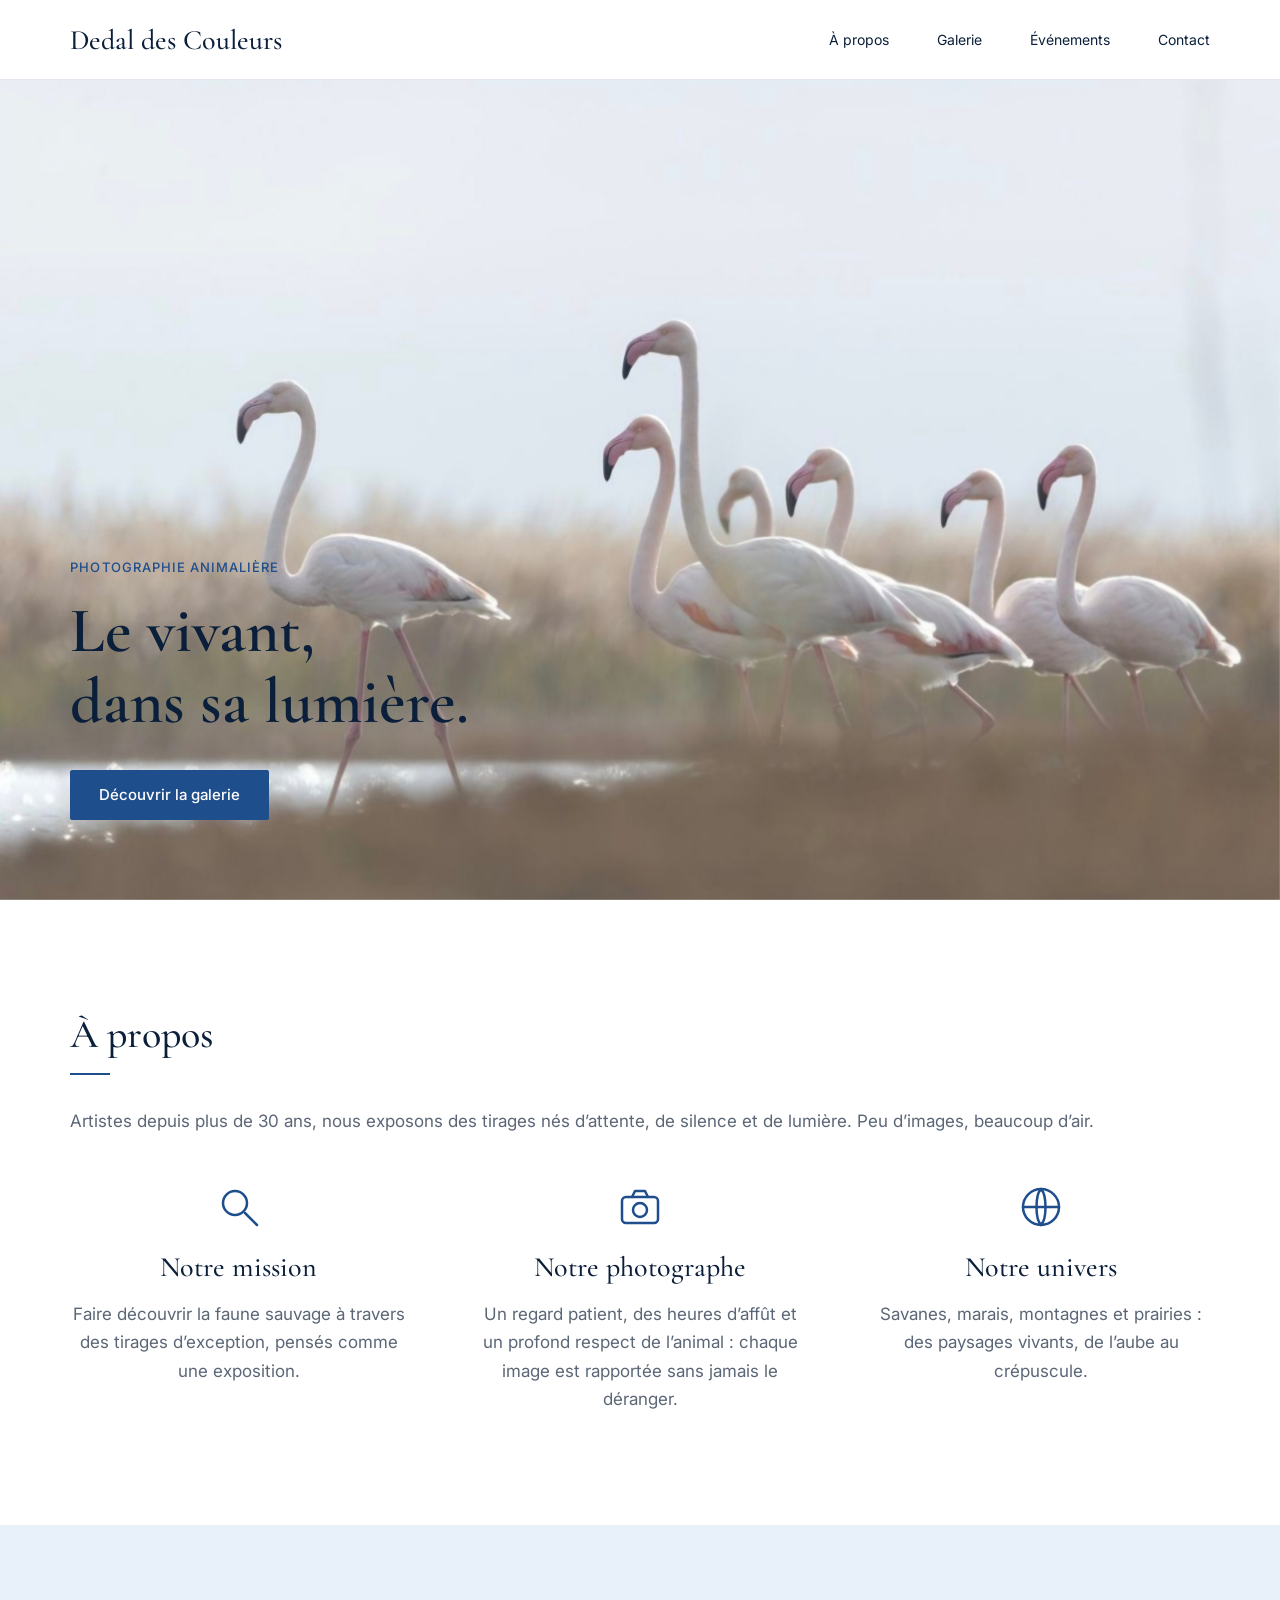
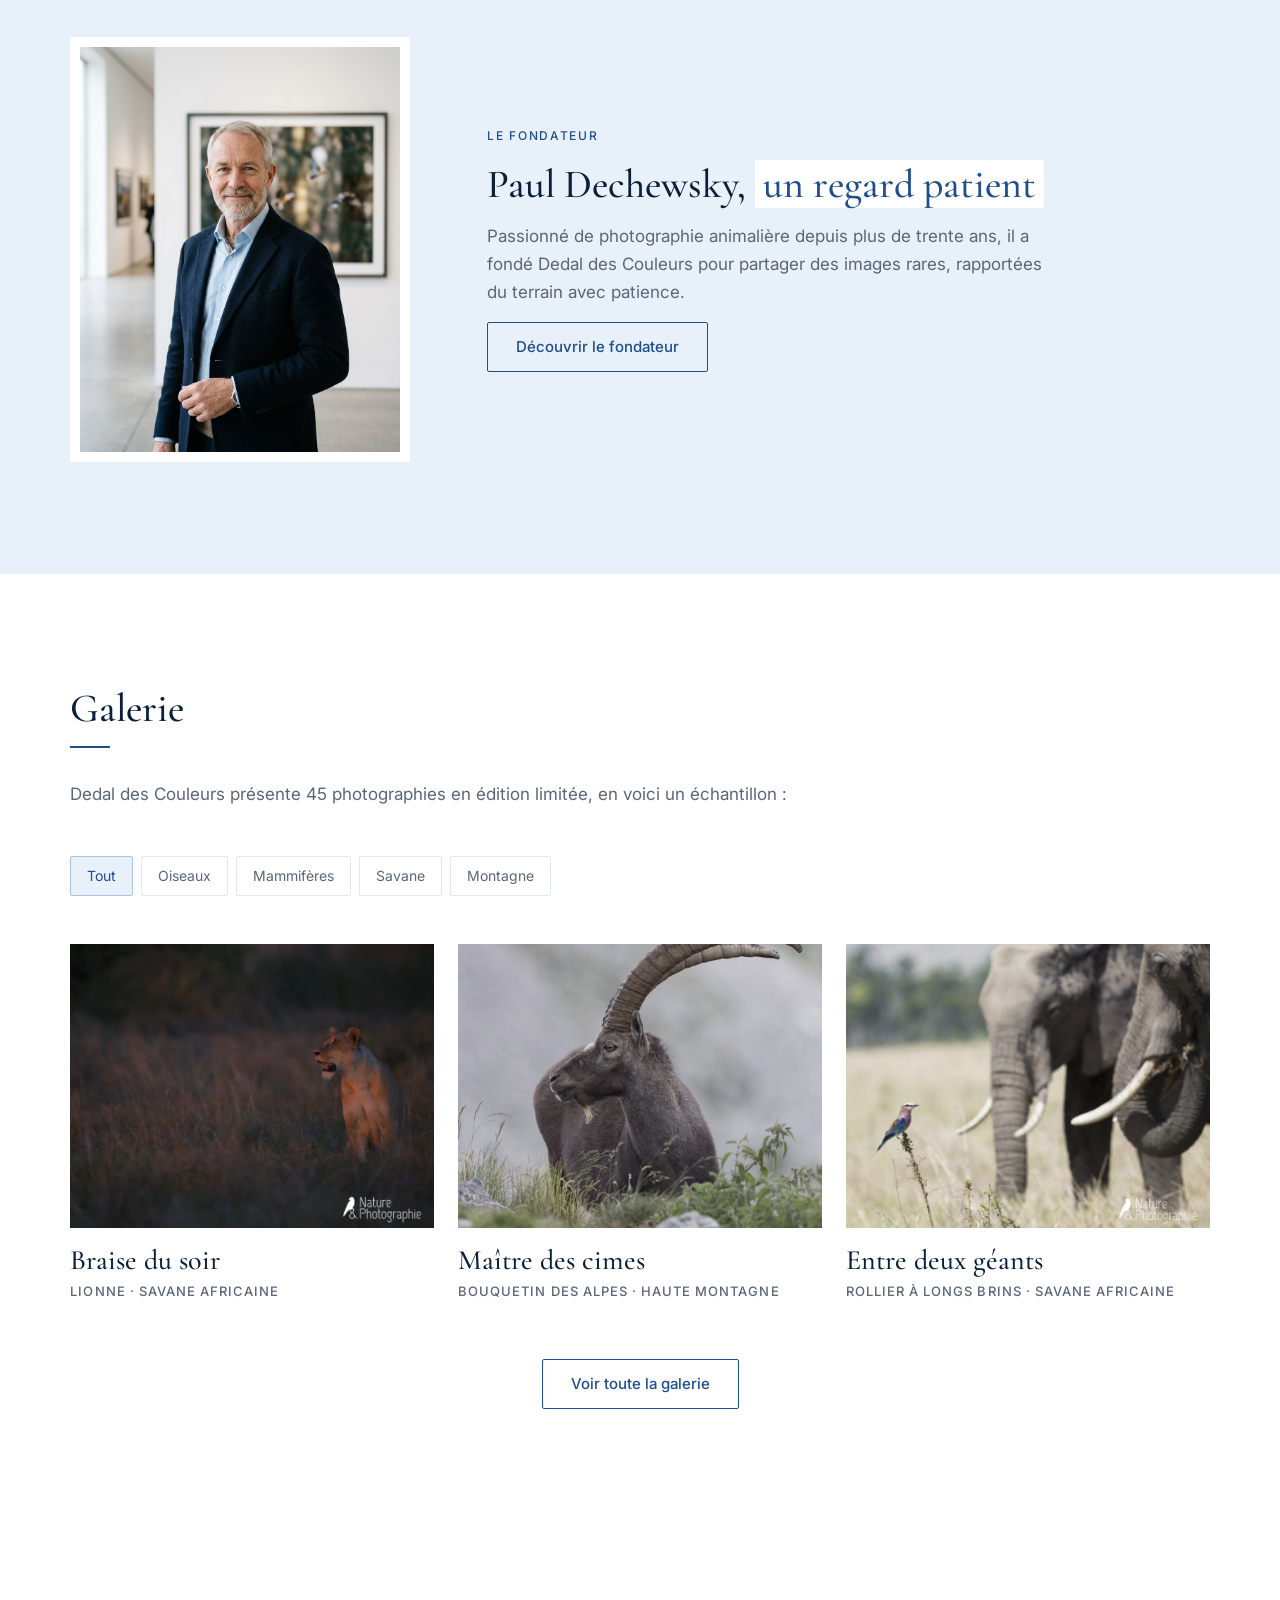
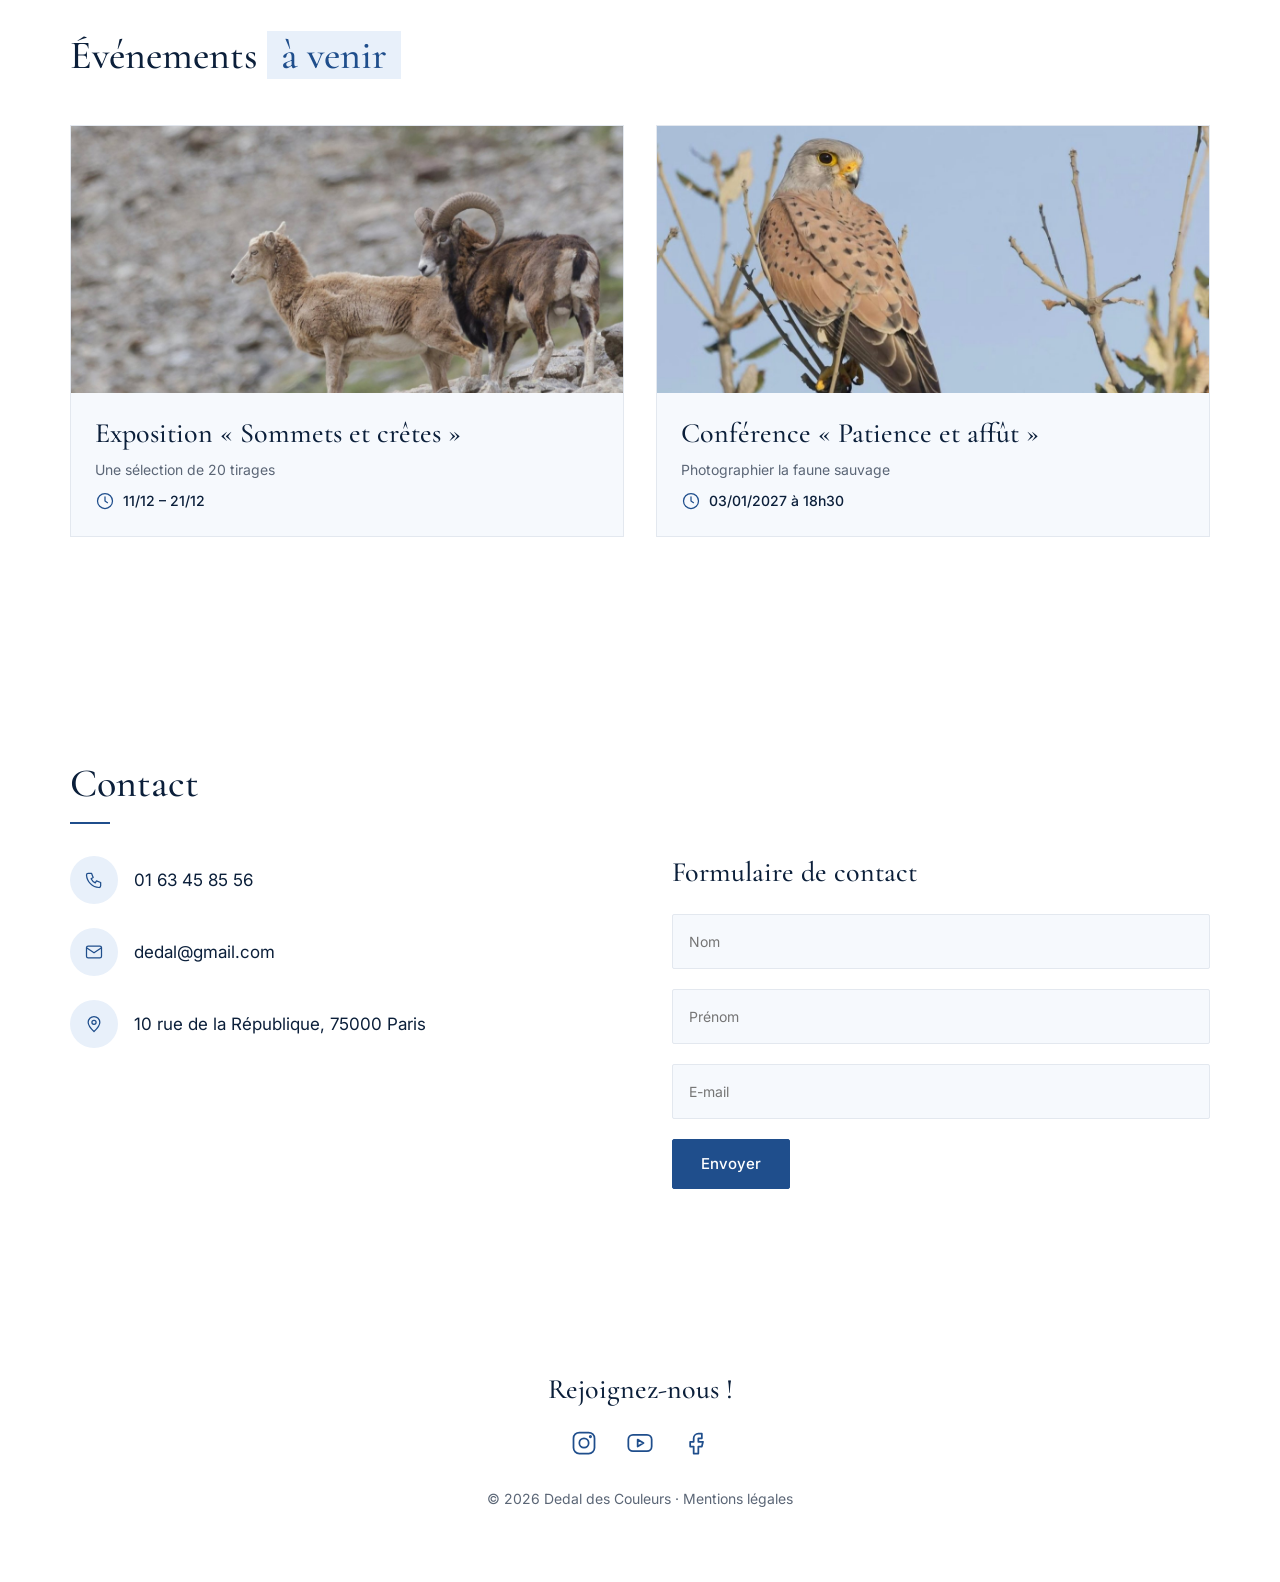
==== commit 95d6ec83: "Retrait du bouton retour en haut et de la barre" ====
--- a/index.html
+++ b/index.html
@@ -19,7 +19,6 @@
 </head>
 <body>
   <a class="skip-link" href="#contenu">Aller au contenu</a>
-  <div class="progress" aria-hidden="true"></div>
 
   <!-- en-tête et menu -->
   <header class="site-header">
@@ -350,7 +349,6 @@
     </div>
   </footer>
 
-  <a class="to-top" href="#accueil" aria-label="Retour en haut"><svg class="icon" viewBox="0 0 24 24" aria-hidden="true"><path d="M12 19V5M6 11l6-6 6 6"/></svg></a>
 
 </body>
 </html>
--- a/css/style.css
+++ b/css/style.css
@@ -24,7 +24,7 @@
   --fs-body: clamp(1rem, 0.96rem + 0.15vw, 1.0625rem);
 
   /* espacements */
-  --pad: clamp(20px, 5.5vw, 80px);
+  --pad: 20px;
   --section-y: clamp(32px, 9vw, 112px);
   --header-h: 64px;
 
@@ -41,6 +41,7 @@
 
 body {
   margin: 0;
+  overflow-x: clip;
   background: var(--white);
   color: var(--nuit);
   font-family: var(--font-text);
@@ -208,20 +209,36 @@
 .menu-toggle span:nth-child(3) { top: 27px; }
 /* menu mobile */
 .nav {
-  position: fixed; inset: 0; z-index: 120;
-  display: none; align-items: center; justify-content: center;
-  padding: calc(var(--header-h) + 24px) var(--pad) 48px;
+  position: fixed; inset: 0; z-index: 105;
+  display: none; flex-direction: column;
+  padding: calc(var(--header-h) + 40px) var(--pad) 32px;
   background: var(--white);
   overflow-y: auto;
 }
+.nav::before { content: ""; position: absolute; left: 0; right: 0; top: var(--header-h); border-top: 1px solid var(--line); }
 .nav:target { display: flex; animation: fade .3s ease both; }
+body:has(#menu:target) .menu-toggle { visibility: hidden; }
 .nav .menu-close {
   display: grid; place-items: center; position: absolute; top: 10px; right: var(--pad);
-  width: 44px; height: 44px; border: 1px solid var(--line); border-radius: 50%;
-}
-.nav a:not(.menu-close) {
-  font-family: var(--font-title); font-size: clamp(2rem, 8vw, 2.75rem); font-weight: 500; padding: 8px 0;
-}
+  width: 44px; height: 44px; padding: 0;
+}
+.nav .menu-close .icon { width: 24px; height: 24px; }
+.menu-label { margin: 0 0 12px; font-size: .75rem; font-weight: 500; letter-spacing: .12em; text-transform: uppercase; color: var(--blue); }
+.nav ul { align-items: stretch; gap: 0; }
+.nav li { border-bottom: 1px solid var(--line); }
+.nav ul a {
+  display: flex; align-items: center; justify-content: space-between;
+  font-family: var(--font-title); font-size: 1.75rem; font-weight: 500; line-height: 1.2; padding: 20px 0;
+}
+.nav ul a::after, .nav .menu-cta::after, .menu-social a::after { display: none; }
+.menu-arrow { width: 16px; height: 16px; flex: none; color: var(--grey); }
+.nav a[aria-current] .menu-arrow { color: var(--blue); }
+.nav .menu-cta { margin-top: 40px; padding: 14px 28px; font-size: .9375rem; color: var(--white); }
+.menu-info { margin: 72px 0 0; line-height: 1.5; color: var(--nuit); }
+.menu-info span { display: block; color: var(--grey); }
+.menu-social { margin: 30px 0 0; font-size: .875rem; color: var(--grey); }
+.menu-social a { padding: 0; font-size: .875rem; color: var(--blue); }
+.menu-copy { margin: 40px 0 0; font-size: .875rem; color: var(--grey); }
 .nav:target li { animation: fadeUp .5s var(--ease) both; }
 .nav:target li:nth-child(2) { animation-delay: .07s; }
 .nav:target li:nth-child(3) { animation-delay: .14s; }
@@ -380,7 +397,7 @@
   background: var(--white); color: var(--nuit); transition: background-color .3s, color .3s, transform .4s var(--ease);
 }
 
-/* pied de page, bouton retour en haut, barre de progression */
+/* pied de page */
 .site-footer { padding-block: clamp(48px, 7vw, 72px); text-align: center; }
 .site-footer h3 { margin-bottom: 20px; }
 .social { display: flex; justify-content: center; gap: 24px; }
@@ -391,18 +408,6 @@
 }
 .legal { margin-top: 28px; font-size: .875rem; color: var(--grey); }
 .legal a { text-decoration: none; }
-
-.to-top {
-  position: fixed; right: 16px; bottom: 16px; z-index: 90;
-  display: grid; place-items: center; width: 48px; height: 48px; border-radius: 50%;
-  background: var(--blue); color: var(--white);
-  transition: background-color .3s;
-}
-
-.progress {
-  position: fixed; top: 0; left: 0; right: 0; height: 2px; z-index: 200;
-  background: var(--blue); transform: scaleX(0); transform-origin: left;
-}
 
 /* animations */
 @keyframes kenburns { from { transform: scale(1); } to { transform: scale(1.08); } }
@@ -455,7 +460,6 @@
   .breadcrumb a:hover { color: var(--blue); }
   .social a:hover { color: var(--nuit); transform: translateY(-4px); }
   .legal a:hover { color: var(--blue); }
-  .to-top:hover { background: var(--nuit); }
   .lightbox__close:hover { background: var(--blue); color: var(--white); transform: rotate(90deg); }
 }
 
@@ -472,6 +476,7 @@
 
 /* tablette */
 @media (min-width: 641px) {
+  :root { --pad: clamp(32px, 5.5vw, 80px); }
   .hero { height: calc(100svh - var(--header-h)); min-height: 520px; }
   .hero__img { object-position: 50% 42%; }
   .pillars { grid-template-columns: repeat(3, 1fr); gap: 24px; }
@@ -484,7 +489,6 @@
   .similar { gap: 24px; }
   .similar .card__title { font-size: var(--fs-h3); }
   .similar .card__meta { font-size: .8125rem; }
-  .to-top { right: 20px; bottom: 20px; }
   .lightbox img { max-width: 94vw; max-height: 88vh; }
 }
 
@@ -498,7 +502,10 @@
   }
   .nav .menu-close { display: none; }
   .nav ul { flex-direction: row; align-items: stretch; gap: 32px; }
-  .nav a:not(.menu-close) { font-family: inherit; font-size: .875rem; font-weight: inherit; padding: 6px 0; }
+  .nav a:not(.menu-close) { display: inline-block; font-family: inherit; font-size: .875rem; font-weight: inherit; padding: 6px 0; }
+  .nav::before, .menu-label, .menu-arrow, .nav a.menu-cta, .menu-info, .menu-social, .menu-copy { display: none; }
+  .nav li { border-bottom: 0; }
+  .nav ul a::after { display: block; }
   .nav:target li { animation: none; }
   .pillars { gap: clamp(32px, 5vw, 64px); }
   .grid { grid-template-columns: repeat(3, 1fr); }
@@ -544,7 +551,7 @@
 
 /* impression */
 @media print {
-  .site-header, .to-top, .progress, .filters, .menu-toggle { display: none !important; }
+  .site-header, .filters, .menu-toggle { display: none !important; }
   .reveal { opacity: 1 !important; transform: none !important; }
   .lightbox { display: none !important; }
   body { color: #000; }
